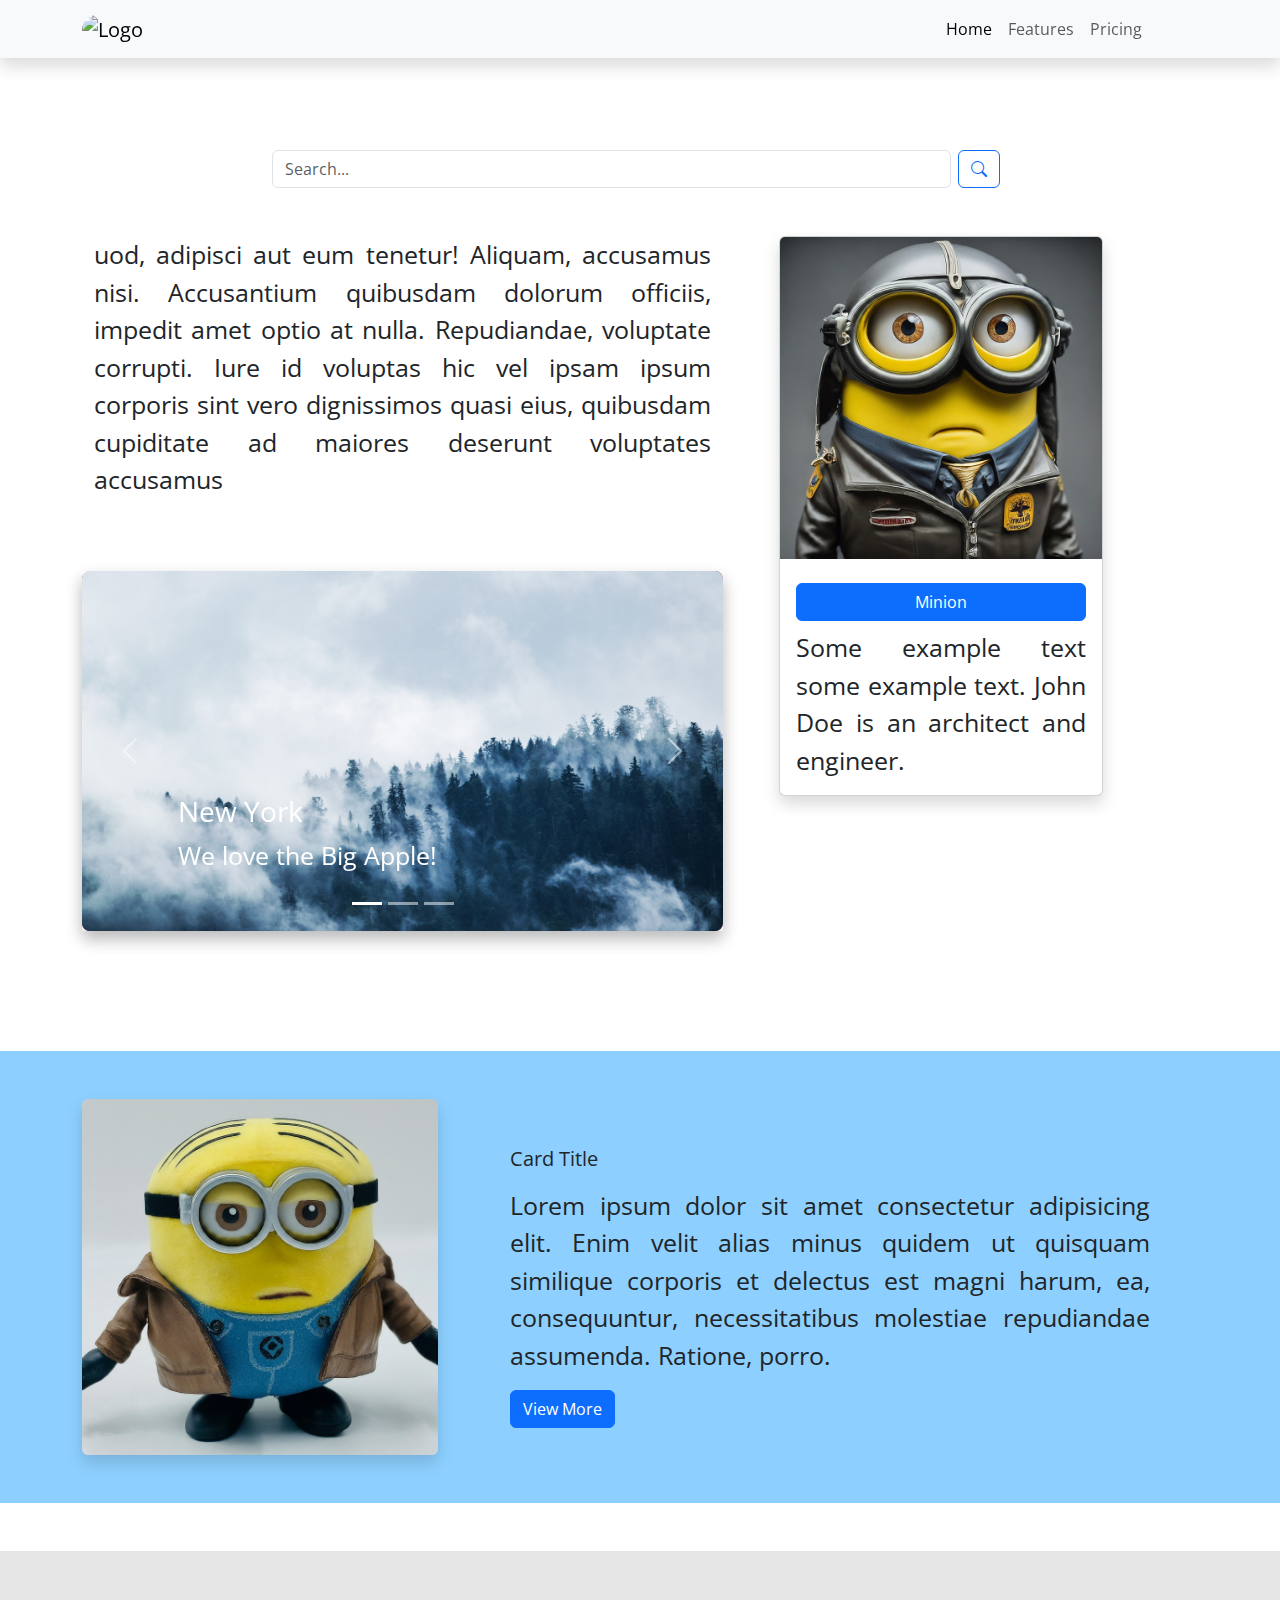
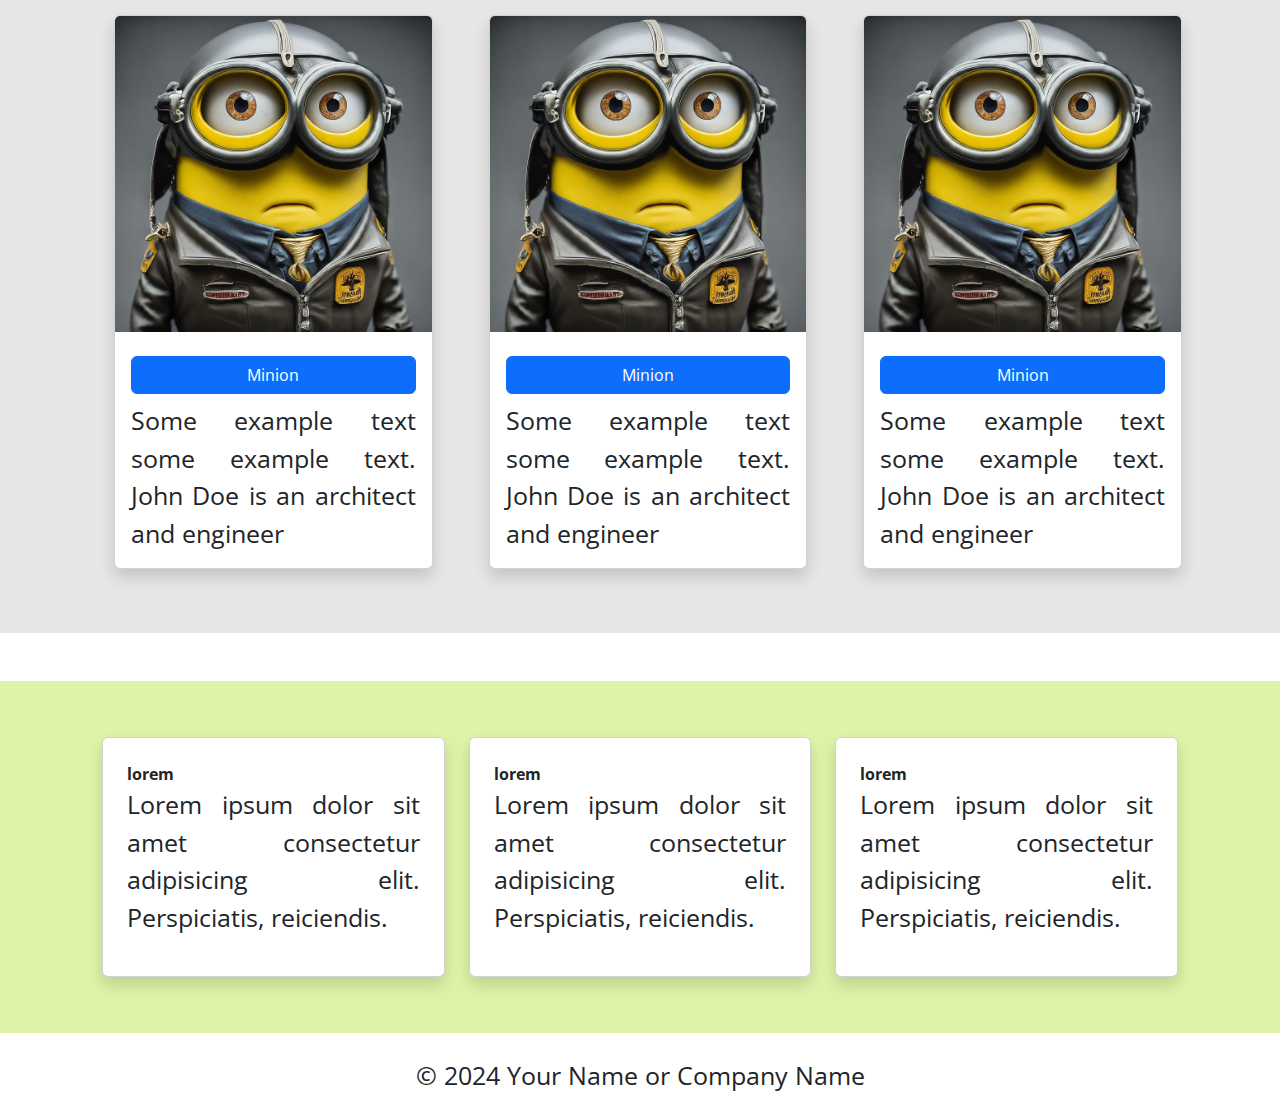
==== index.html @ 67eada62 "Update index.html" ====
<!DOCTYPE html>
<html lang="en">
<!-- data-bs-theme="dark" -->

<head>
    <meta charset="utf-8">
    <meta name="viewport" content="width=device-width, initial-scale=1, shrink-to-fit=no">
    <title>Online Shopping Site in Bangladesh | Buy at the best Price | Manohari</title>

    <!-- bootstrap cdn  -->
    <link href="https://cdn.jsdelivr.net/npm/bootstrap@5.3.3/dist/css/bootstrap.min.css" rel="stylesheet" integrity=""
        crossorigin="">

    <!-- google fonts  -->
    <link
        href="https://fonts.googleapis.com/css2?family=Open+Sans:ital,wdth,wght@0,97.2,300..800;1,97.2,300..800&display=swap"
        rel="stylesheet">

    <!-- font awesome  -->

    <!-- normal icon ************ -->
    <link rel="stylesheet" href="https://cdn.jsdelivr.net/npm/bootstrap-icons@1.11.3/font/bootstrap-icons.min.css">


    <!-- css  -->
    <link rel="stylesheet" href="style.css">




</head>

<body>

    <!-- nav  -->
    <header class="">
        <nav class="navbar navbar-expand-lg bg-body-tertiary  shadow  fixed-top">
            <div class="container">
                <a class="navbar-brand" href="#">
                    <img src="https://manohari.shop/images/logo_1.jpg" style="height: 50px;" alt="Logo"
                        class="rounded-4">
                </a>
                <button class="navbar-toggler" type="button" data-bs-toggle="collapse" data-bs-target="#navbarNav"
                    aria-controls="navbarNav" aria-expanded="false" aria-label="Toggle navigation">
                    <span class="navbar-toggler-icon"></span>
                </button>
                <div class="collapse navbar-collapse d-md-flex justify-content-end" id="navbarNav">
                    <ul class="navbar-nav me-5">
                        <li class="nav-item">
                            <a class="nav-link active" aria-current="page" href="#">Home</a>
                        </li>
                        <li class="nav-item">
                            <a class="nav-link" href="#">Features</a>
                        </li>
                        <li class="nav-item">
                            <a class="nav-link" href="#">Pricing</a>
                        </li>
                    </ul>
                </div>
            </div>
        </nav>
    </header>
    <!-- nav*  -->




    <div class="container" style="margin-top: 150px ;"></div>

    <!-- search bar  -->
    <section>
        <div class="container my-5">
            <div class="row justify-content-center">
                <div class="col-md-8">
                    <form action="">
                        <div class="input-group">
                            <input class="form-control rounded-2" placeholder="Search...">
                            <div class="input-group-append">
                                <span class="input-group-text mx-md-2 btn btn-outline-primary"><i
                                        class="bi bi-search y"></i></span>
                            </div>
                        </div>
                    </form>
                </div>
            </div>
        </div>
    </section>
    <!-- search bar*  -->

    <!-- main  -->
    <main>
        <!-- row 1 -->
        <div class="container my-4">
            <div class="row">
                <div class="col-md-7">
                    <!-- intro text -->
                    <div class="container-fluid">
                        <p class="text-justify">
                            uod, adipisci aut eum tenetur!
                            Aliquam, accusamus nisi. Accusantium quibusdam dolorum officiis, impedit amet optio at
                            nulla. Repudiandae, voluptate corrupti. Iure id voluptas hic vel ipsam ipsum corporis sint
                            vero dignissimos quasi eius, quibusdam cupiditate ad maiores deserunt voluptates accusamus
   
                        </p>
                    </div>
                    <!-- intro text* -->

                    <!-- carousel  -->
                    <div class="py-5 my-4">
                        <div id="demo" class="carousel slide shadow" data-bs-ride="carousel">
                            <!-- Indicators/dots -->
                            <div class="carousel-indicators">
                                <button type="button" data-bs-target="#demo" data-bs-slide-to="0"
                                    class="active"></button>
                                <button type="button" data-bs-target="#demo" data-bs-slide-to="1"></button>
                                <button type="button" data-bs-target="#demo" data-bs-slide-to="2"></button>
                            </div>

                            <!-- The slideshow/carousel -->
                            <div class="carousel-inner carousel-rounded rounded-3 shadow">
                                <div class="carousel-item active">
                                    <img src="assets/slider/pexels-irina-iriser-1379636.jpg" alt="Los Angeles">
                                    <div class="carousel-caption">
                                        <h3>Los Angeles</h3>
                                        <p>We had such a great time in LA!</p>
                                    </div>
                                </div>
                                <div class="carousel-item">
                                    <img src="assets/slider/pexels-irina-iriser-1408221.jpg" alt="Chicago">
                                    <div class="carousel-caption">
                                        <h3>Chicago</h3>
                                        <p>Thank you, Chicago!</p>
                                    </div>
                                </div>
                                <div class="carousel-item">
                                    <img src="assets/slider/pexels-lumn-167699.jpg" alt="New York">
                                    <div class="carousel-caption">
                                        <h3>New York</h3>
                                        <p>We love the Big Apple!</p>
                                    </div>
                                </div>
                            </div>

                            <!-- Left and right controls/icons -->
                            <button class="carousel-control-prev" type="button" data-bs-target="#demo"
                                data-bs-slide="prev">
                                <span class="carousel-control-prev-icon"></span>
                            </button>
                            <button class="carousel-control-next" type="button" data-bs-target="#demo"
                                data-bs-slide="next">
                                <span class="carousel-control-next-icon"></span>
                            </button>
                        </div>
                    </div>
                    <!-- carousel*  -->

                </div>
                <div class="col-md-4 ms-3 ">

                    <!-- single card  -->
                    <div class="d-sm-flex justify-content-md-end mx-3">
                        <div class="card shadow" style="width:400px">
                            <img class="card-img-top img-fluid" src="assets/pics/6.jpeg" alt="Card image" style="width:100%">
                            <div class="card-body">
                                <div class="d-grid py-2">
                                    <a href="product.html" type="button" class="btn btn-primary btn-block text-center font-weight-bold">Minion</a>
                                </div>
                                <p class="card-text text-justify">
                                    Some example text some example text. John Doe is an architect and engineer.
                                </p>
                            </div>
                        </div>
                    </div>
                    
                    
                    <!-- single card*  -->


                </div>
            </div>
        </div>
        <!-- row 1* -->

        <!-- row 2 -->
        <section style="background-color: rgb(141, 208, 255);" class="py-5 my-5">
            <div class="container">
                <div class="row">
                    <div class="col-md-4">
                        <img src="assets/pics/5.jpeg" class="card-img shadow rounded-2" style="border-radius: 10px;"
                            alt="Card image">
                    </div>
                    <div class="col-md-8">
                        <div class="card-body px-5 pt-5">
                            <h5 class="card-title mb-3">Card Title</h5>

                            <p class="">Lorem ipsum dolor sit amet consectetur adipisicing elit. Enim velit
                                alias minus quidem ut quisquam similique corporis et delectus est magni
                                harum, ea, consequuntur, necessitatibus molestiae repudiandae assumenda.
                                Ratione, porro.</p>

                            <a href="#" class="btn btn-primary">View More</a>
                        </div>
                    </div>
                </div>
            </div>
        </section>
        <!-- row 2* -->

        <!-- row 3 -->
        <section style="background-color: rgb(231, 230, 230);" class="py-5 my-5 ">
            <div class="container d-flex justify-content-center">
                <div class="row ms-1">
                    <div class="col-md-4 mx-auto mx-md-0">
                        <div class="d-sm-flex justify-content-md-end mx-3 ">
                            <div class="card shadow my-3" style="width:400px">
                                <img class="card-img-top img-fluid" src="assets/pics/6.jpeg" alt="Card image"
                                    style="width:100%">
                                <div class="card-body">
                                    <div class="d-grid py-2">
                                        <a href="product.html" type="button" class="btn btn-primary btn-block">Minion</a>
                                    </div>
                                    <p class="card-text d-flex justify-content-center">Some example text some example
                                        text. John Doe is an architect and
                                        engineer</p>
                                </div>
                            </div>
                        </div>
                    </div>
                    <div class="col-md-4 mx-auto mx-md-0">
                        <div class="d-sm-flex justify-content-md-end mx-3 ">
                            <div class="card shadow my-3" style="width:400px">
                                <img class="card-img-top img-fluid" src="assets/pics/6.jpeg" alt="Card image"
                                    style="width:100%">
                                <div class="card-body">
                                    <div class="d-grid py-2">
                                        <a href="product.html" type="button" class="btn btn-primary btn-block">Minion</a>
                                    </div>
                                    <p class="card-text d-flex justify-content-center">Some example text some example
                                        text. John Doe is an architect and
                                        engineer</p>
                                </div>
                            </div>
                        </div>
                    </div>
                    <div class="col-md-4 mx-auto mx-md-0">
                        <div class="d-sm-flex justify-content-md-end mx-3 ">
                            <div class="card shadow my-3" style="width:400px">
                                <img class="card-img-top img-fluid" src="assets/pics/6.jpeg" alt="Card image"
                                    style="width:100%">
                                <div class="card-body">
                                    <div class="d-grid py-2">
                                        <a href="product.html" type="button" class="btn btn-primary btn-block">Minion</a>
                                    </div>
                                    <p class="card-text d-flex justify-content-center">Some example text some example
                                        text. John Doe is an architect and
                                        engineer</p>
                                </div>
                            </div>
                        </div>
                    </div>
                </div>
            </div>
        </section>
        <!-- row 3* -->


    </main>
    <!-- main*  -->

    <!-- footer  -->
    <footer class="">
        <section style="background-color: rgb(223, 243, 168);" class="py-3">
            <div class="container">
                <div class="row my-3 mx-2">
                    <div class="col-md-4 my-sm-2">
                        <div class="card p-4 shadow rounded-2 my-3">
                            <strong class="> bold">lorem</strong>
                            <p>Lorem ipsum dolor sit amet consectetur adipisicing elit. Perspiciatis, reiciendis.</p>
                        </div>
                    </div>
                    <div class="col-md-4 my-sm-2">
                        <div class="card p-4 shadow rounded-2 my-3">
                            <strong class="> bold">lorem</strong>
                            <p>Lorem ipsum dolor sit amet consectetur adipisicing elit. Perspiciatis, reiciendis.</p>
                        </div>
                    </div>
                    <div class="col-md-4 my-sm-2">
                        <div class="card p-4 shadow rounded-2 my-3">
                            <strong class="> bold">lorem</strong>
                            <p>Lorem ipsum dolor sit amet consectetur adipisicing elit. Perspiciatis, reiciendis.</p>
                        </div>
                    </div>
                </div>
            </div>
        </section>
        <p class=" pt-4 text-center">© 2024 Your Name or Company Name</p>
    </footer>
    <!-- footer*  -->

    <!-- scripts  -->
    <script src="https://cdn.jsdelivr.net/npm/@popperjs/core@2.10.2/dist/umd/popper.min.js"></script>
    <script src="https://cdn.jsdelivr.net/npm/bootstrap@5.3.3/dist/js/bootstrap.bundle.min.js" integrity=""
        crossorigin=""></script>
    <script src="https://stackpath.bootstrapcdn.com/bootstrap/5.1.3/js/bootstrap.min.js"></script>
    <!-- scripts*  -->


</body>

</html>
---- style.css ----
/* https://getbootstrap.com/docs/5.3/components/collapse/#example
<input type="color" class="form-control form-control-color" value="#CCCCCC">
data-bs-theme="dark" */


/* custom-color 
for nav and footer color */

body {
  font-family: 'Open Sans', sans-serif;
  /* Fallback font for non-supporting browsers */
}

p {
  font-size: 25px;
  font-weight: 350;
}

h1,
h2,
h3,
h4,
h5,
h6,
p {
  font-weight: 400;
  text-align:justify ;
}

.round{
  border-radius: 50%;
}

/* font size  */

.bold{
  font-weight: bolder;
}

/* colors  */

.custom-color {
  background-color: #e4ff5c; /* Change this to your desired color */
}
/* ratio 1.26 */
.card-instax {
  width: 100%;
  max-width: 500px;
  /* Default card width for desktop */
  height: 630px;
  margin-bottom: auto;
}

/* ratio 1.15 */
.card-instax img {
  width: 100%;
  max-width: 450px;
  /* Default card width for desktop */
  height: 530px;
  margin: 0 auto;
  padding-top: 30px;
  padding-bottom: 30px;
}
/* carousel customization */
.carousel-item img {
  width: 100%;
  height: 100%;
  object-fit: cover;
}

.carousel-item {
  transition: transform 2000ms ease-in-out;
}

.carousel-inner {
  width: 100%;
  height: 360px;
  overflow: hidden;
}

.carousel-item {
  width: 100%;
  height: 100%;
  display: flex;
  align-items: center;
  justify-content: center;
}

/* custom card settings  */

.card-custom {
  width: 100%;
  max-width: 360px;
  /* Default card width for desktop */
  height: 390px;
  margin: 10px auto;
}

.card-custom img {
  width: 100%;
  height: auto;
}



/* media query  */

/* ---------------------------------- */
@media (max-width: 768px) {

  /* Media query for phone view */
  .card-custom {
    max-width: 520px;
    /* Increased card width for mobile */
    height: 360px;
    /* Increased card height for mobile */
  }

/* ratio 1.375 */
.card-instax {
  width: 100%;
  max-width: 500px;
  height: 550px;
  margin-bottom: auto;
}

/* ratio 1.125 */
.card-instax img {
  width: 350px;
  max-width: 450px;
  height: 400px;
  margin: 0 auto;
  padding-top: 20px;
  padding-bottom: 0px;
}

}
/* ------------------------------------- */
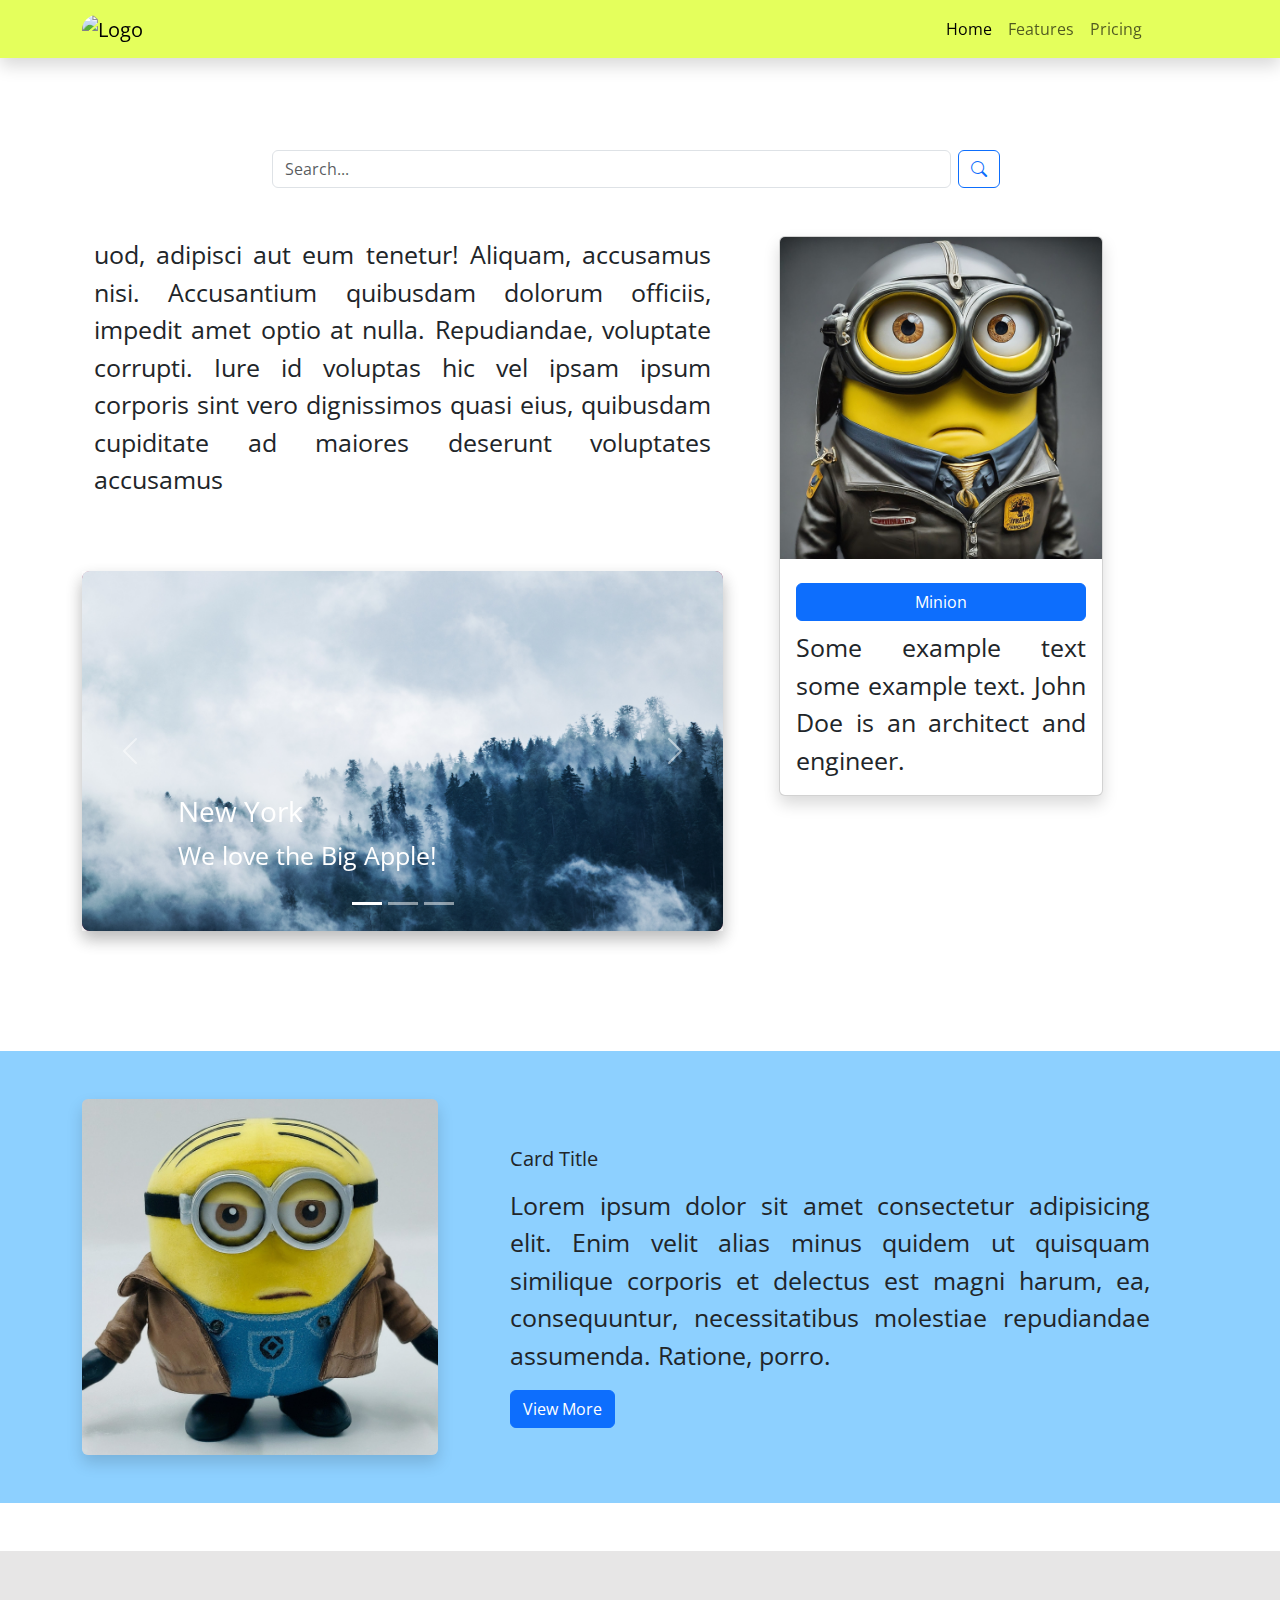
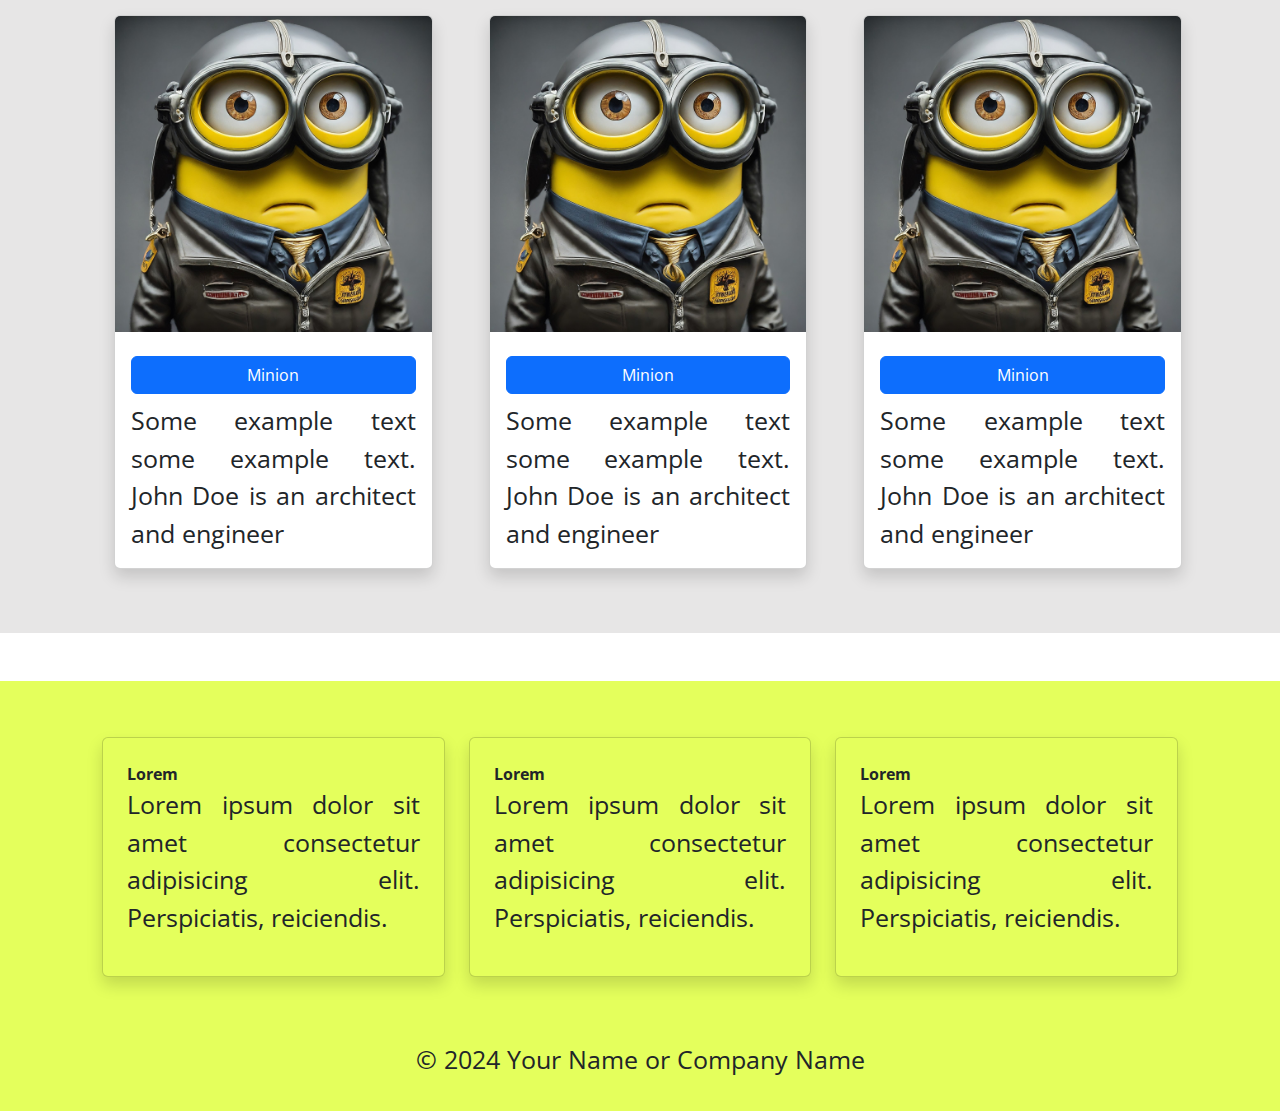
==== commit 80737a72: "Update index.html" ====
--- a/index.html
+++ b/index.html
@@ -33,27 +33,27 @@
 <body>
 
     <!-- nav  -->
-    <header class="">
-        <nav class="navbar navbar-expand-lg bg-body-tertiary  shadow  fixed-top">
+    <header>
+        <nav class="navbar navbar-expand-lg custom-color shadow fixed-top">
             <div class="container">
                 <a class="navbar-brand" href="#">
-                    <img src="https://manohari.shop/images/logo_1.jpg" style="height: 50px;" alt="Logo"
-                        class="rounded-4">
+                    <img src="https://manohari.shop/images/logo_1.jpg" style="height: 50px;" alt="Logo" class="rounded-4">
+                     <!-- <h1 class="ps-5">LoGo</h1> -->
                 </a>
                 <button class="navbar-toggler" type="button" data-bs-toggle="collapse" data-bs-target="#navbarNav"
                     aria-controls="navbarNav" aria-expanded="false" aria-label="Toggle navigation">
                     <span class="navbar-toggler-icon"></span>
                 </button>
                 <div class="collapse navbar-collapse d-md-flex justify-content-end" id="navbarNav">
-                    <ul class="navbar-nav me-5">
+                    <ul class="navbar-nav me-5 custom-text-color">
                         <li class="nav-item">
-                            <a class="nav-link active" aria-current="page" href="#">Home</a>
+                            <a class="nav-link active custom-text-color" aria-current="page" href="#">Home</a>
                         </li>
                         <li class="nav-item">
-                            <a class="nav-link" href="#">Features</a>
+                            <a class="nav-link custom-text-color" href="#">Features</a>
                         </li>
                         <li class="nav-item">
-                            <a class="nav-link" href="#">Pricing</a>
+                            <a class="nav-link custom-text-color" href="#">Pricing</a>
                         </li>
                     </ul>
                 </div>
@@ -267,35 +267,37 @@
     </main>
     <!-- main*  -->
 
-    <!-- footer  -->
-    <footer class="">
-        <section style="background-color: rgb(223, 243, 168);" class="py-3">
+      <!-- footer  -->
+    <footer>
+        <section class="py-3 custom-color">
             <div class="container">
                 <div class="row my-3 mx-2">
                     <div class="col-md-4 my-sm-2">
-                        <div class="card p-4 shadow rounded-2 my-3">
-                            <strong class="> bold">lorem</strong>
-                            <p>Lorem ipsum dolor sit amet consectetur adipisicing elit. Perspiciatis, reiciendis.</p>
+                        <div class="card p-4 shadow rounded-2 my-3 custom-color custom-text-color">
+                            <strong class="bold custom-text-color">Lorem</strong>
+                            <p class="custom-text-color">Lorem ipsum dolor sit amet consectetur adipisicing elit. Perspiciatis, reiciendis.</p>
                         </div>
                     </div>
                     <div class="col-md-4 my-sm-2">
-                        <div class="card p-4 shadow rounded-2 my-3">
-                            <strong class="> bold">lorem</strong>
-                            <p>Lorem ipsum dolor sit amet consectetur adipisicing elit. Perspiciatis, reiciendis.</p>
+                        <div class="card p-4 shadow rounded-2 my-3 custom-color custom-text-color">
+                            <strong class="bold custom-text-color">Lorem</strong>
+                            <p class="custom-text-color">Lorem ipsum dolor sit amet consectetur adipisicing elit. Perspiciatis, reiciendis.</p>
                         </div>
                     </div>
                     <div class="col-md-4 my-sm-2">
-                        <div class="card p-4 shadow rounded-2 my-3">
-                            <strong class="> bold">lorem</strong>
-                            <p>Lorem ipsum dolor sit amet consectetur adipisicing elit. Perspiciatis, reiciendis.</p>
-                        </div>
-                    </div>
-                </div>
-            </div>
+                        <div class="card p-4 shadow rounded-2 my-3 custom-color custom-text-color">
+                            <strong class="bold custom-text-color">Lorem</strong>
+                            <p class="custom-text-color">Lorem ipsum dolor sit amet consectetur adipisicing elit. Perspiciatis, reiciendis.</p>
+                        </div>
+                    </div>
+                </div>
+            </div>
+            <p class="pt-4 text-center custom-text-color">© 2024 Your Name or Company Name</p>
+
         </section>
-        <p class=" pt-4 text-center">© 2024 Your Name or Company Name</p>
     </footer>
     <!-- footer*  -->
+
 
     <!-- scripts  -->
     <script src="https://cdn.jsdelivr.net/npm/@popperjs/core@2.10.2/dist/umd/popper.min.js"></script>
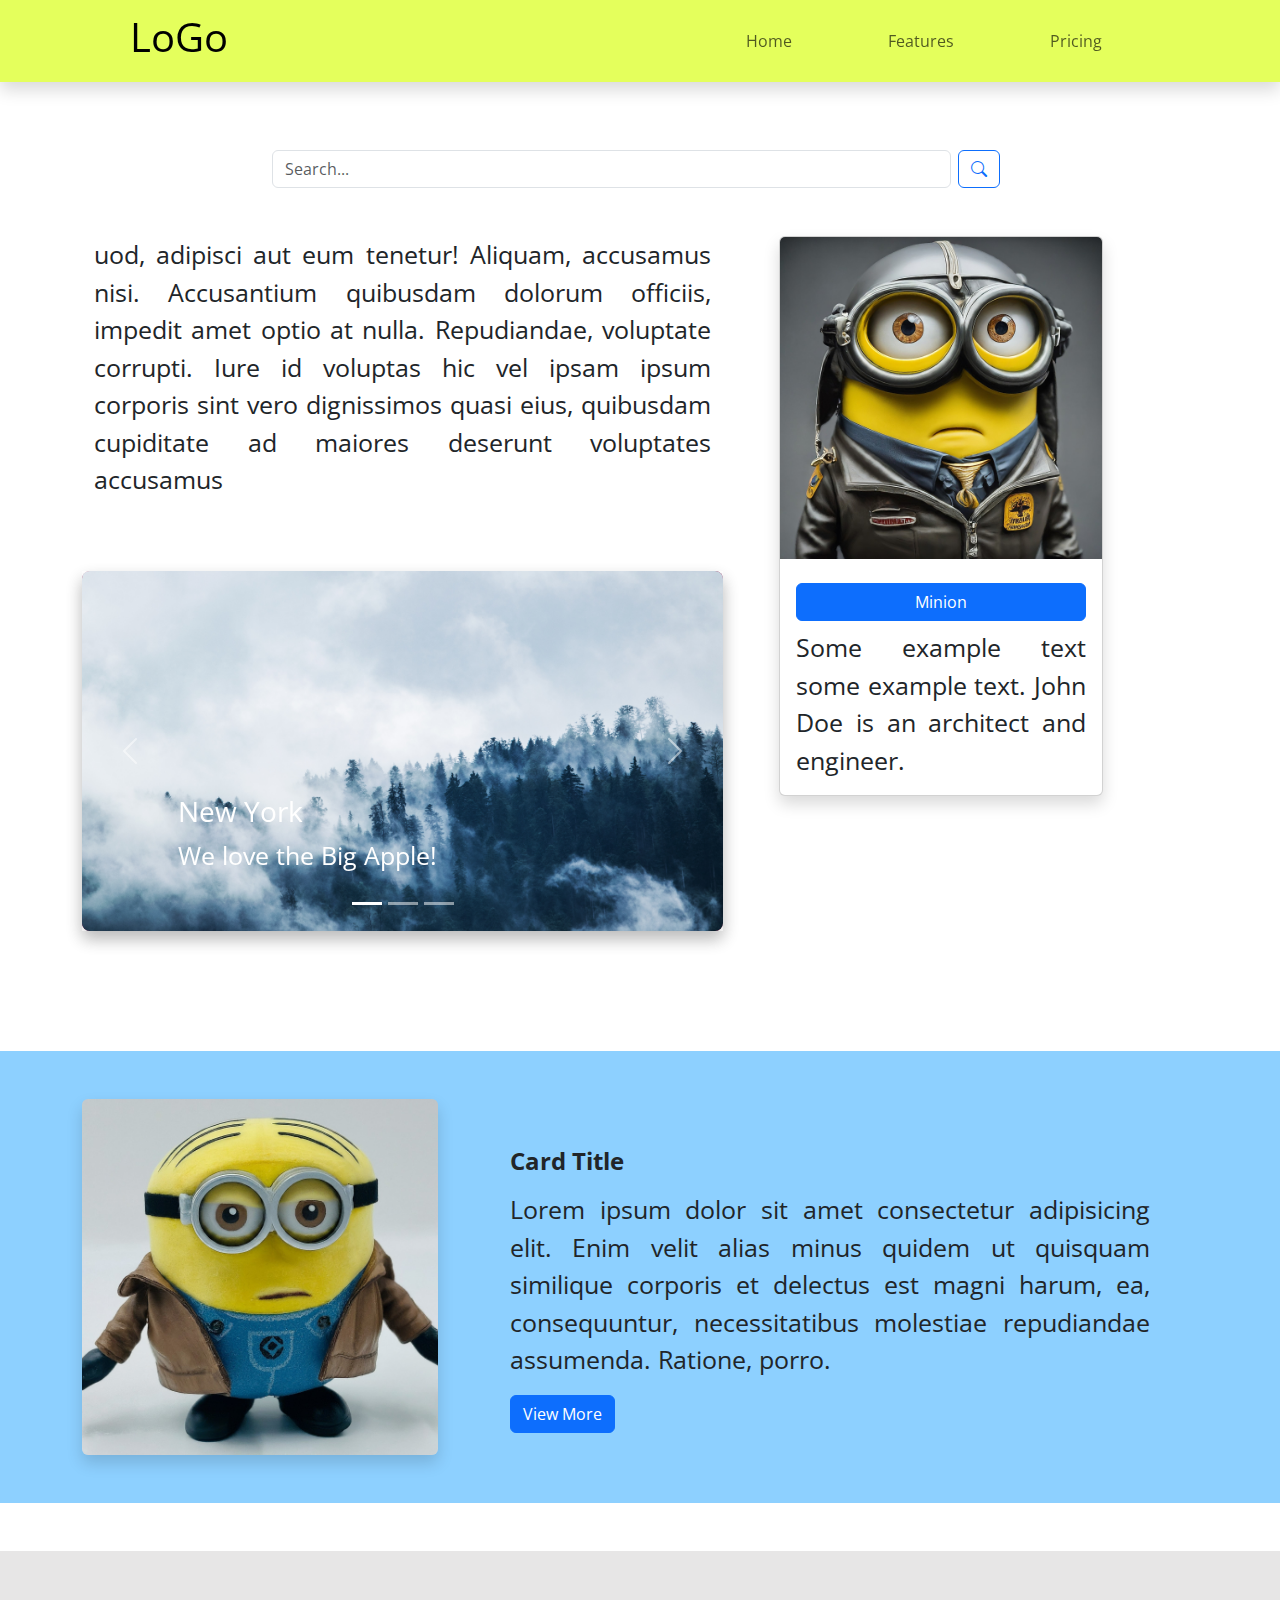
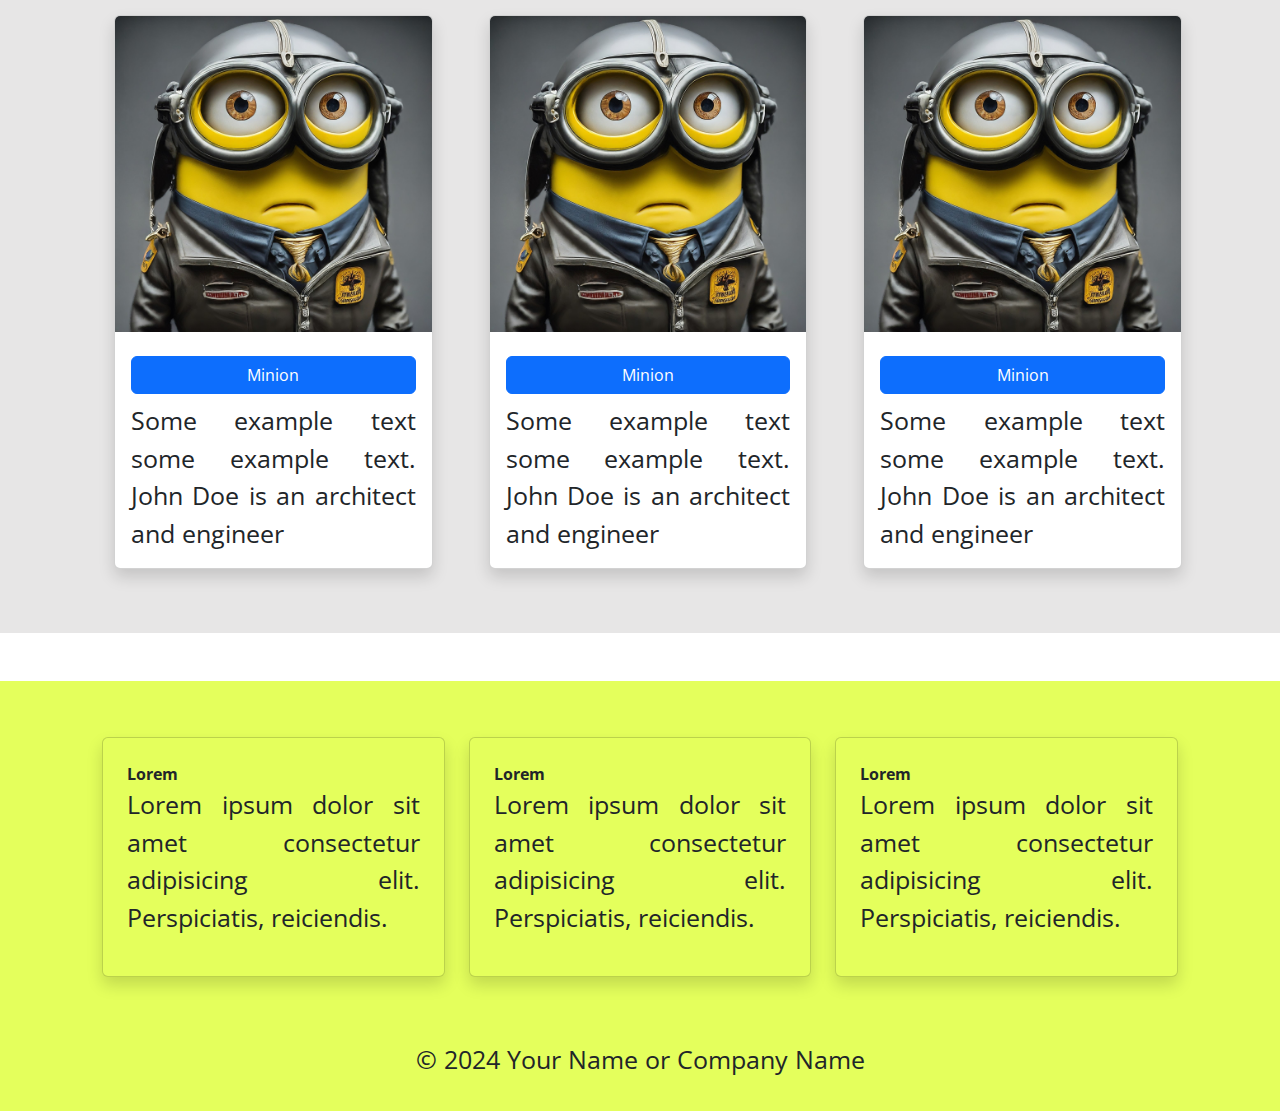
==== commit 917acd3a: "Update index.html" ====
--- a/index.html
+++ b/index.html
@@ -5,7 +5,7 @@
 <head>
     <meta charset="utf-8">
     <meta name="viewport" content="width=device-width, initial-scale=1, shrink-to-fit=no">
-    <title>Online Shopping Site in Bangladesh | Buy at the best Price | Manohari</title>
+    <title>E-commerce Website</title>
 
     <!-- bootstrap cdn  -->
     <link href="https://cdn.jsdelivr.net/npm/bootstrap@5.3.3/dist/css/bootstrap.min.css" rel="stylesheet" integrity=""
@@ -37,8 +37,7 @@
         <nav class="navbar navbar-expand-lg custom-color shadow fixed-top">
             <div class="container">
                 <a class="navbar-brand" href="#">
-                    <img src="https://manohari.shop/images/logo_1.jpg" style="height: 50px;" alt="Logo" class="rounded-4">
-                     <!-- <h1 class="ps-5">LoGo</h1> -->
+                     <h1 class="ps-5">LoGo</h1> 
                 </a>
                 <button class="navbar-toggler" type="button" data-bs-toggle="collapse" data-bs-target="#navbarNav"
                     aria-controls="navbarNav" aria-expanded="false" aria-label="Toggle navigation">
@@ -47,13 +46,13 @@
                 <div class="collapse navbar-collapse d-md-flex justify-content-end" id="navbarNav">
                     <ul class="navbar-nav me-5 custom-text-color">
                         <li class="nav-item">
-                            <a class="nav-link active custom-text-color" aria-current="page" href="#">Home</a>
+                            <a class="nav-link px-5" href="#">Home</a>
                         </li>
                         <li class="nav-item">
-                            <a class="nav-link custom-text-color" href="#">Features</a>
+                            <a class="nav-link px-5" href="#">Features</a>
                         </li>
                         <li class="nav-item">
-                            <a class="nav-link custom-text-color" href="#">Pricing</a>
+                            <a class="nav-link px-5" href="#">Pricing</a>
                         </li>
                     </ul>
                 </div>
@@ -191,7 +190,7 @@
                     </div>
                     <div class="col-md-8">
                         <div class="card-body px-5 pt-5">
-                            <h5 class="card-title mb-3">Card Title</h5>
+                            <h4 class="card-title bold mb-3">Card Title</h4>
 
                             <p class="">Lorem ipsum dolor sit amet consectetur adipisicing elit. Enim velit
                                 alias minus quidem ut quisquam similique corporis et delectus est magni
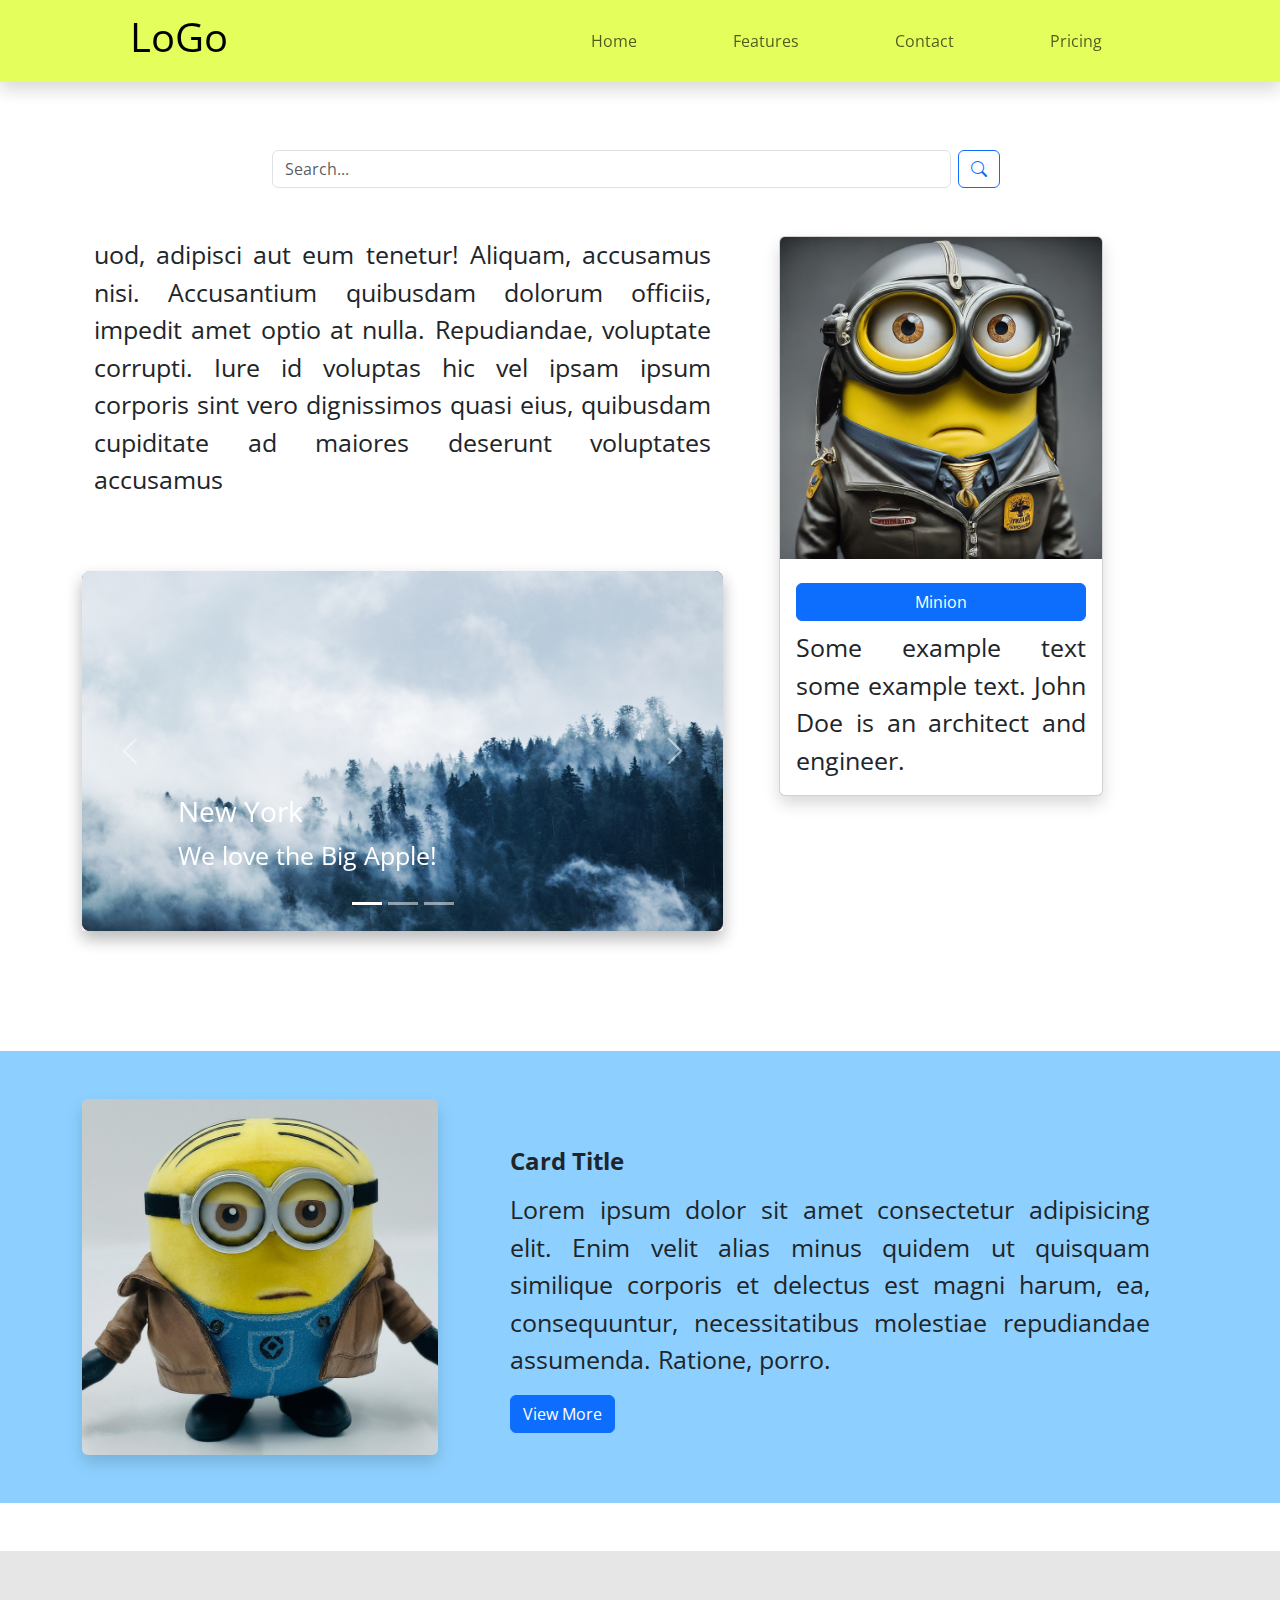
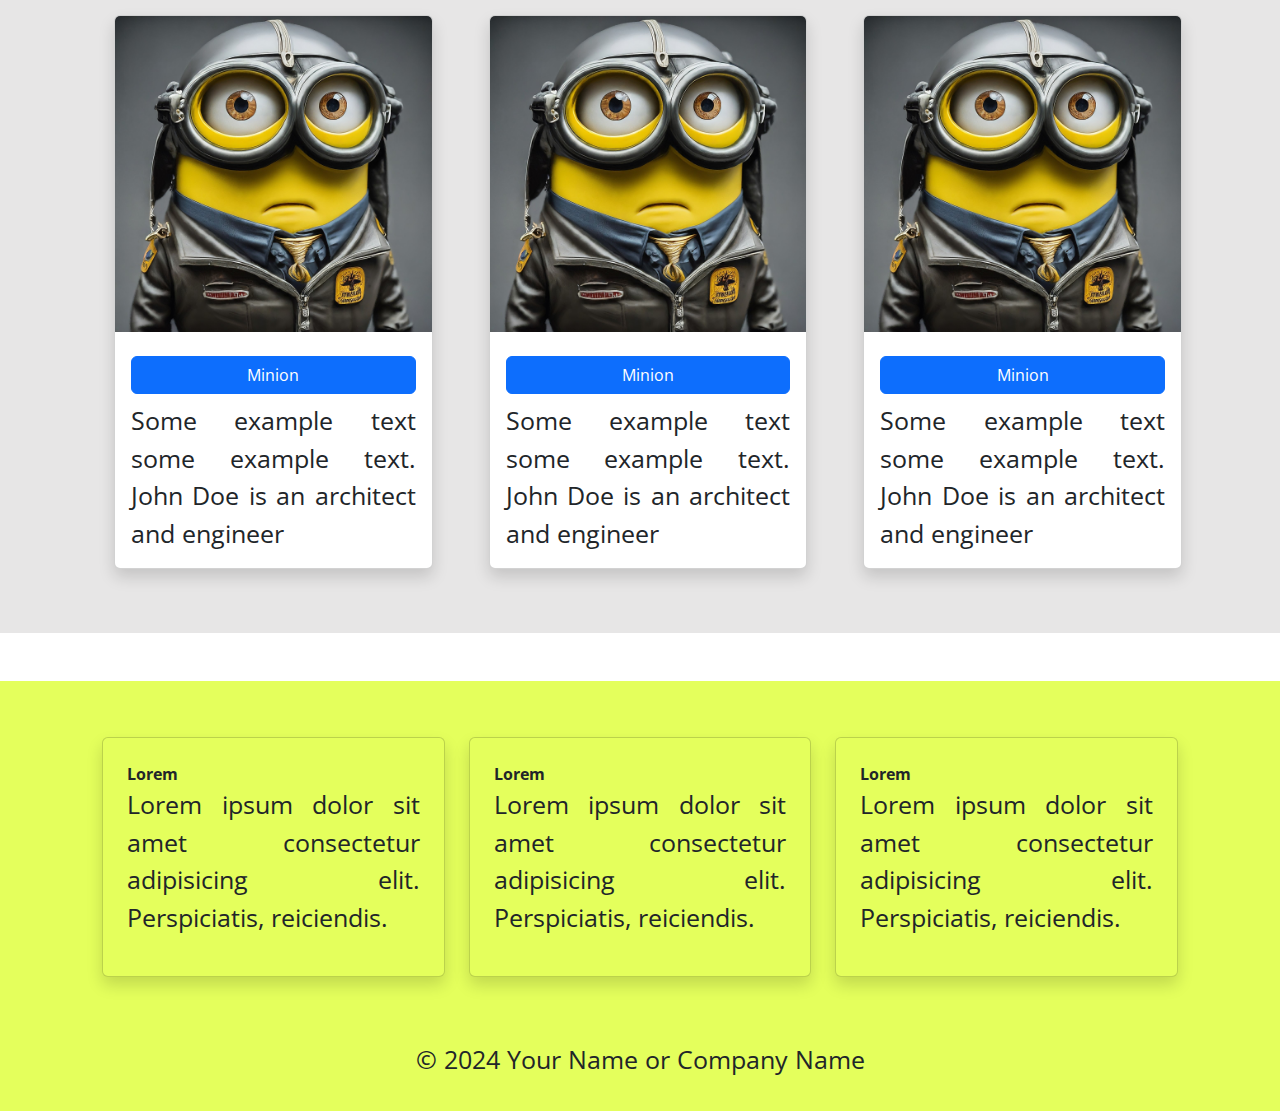
==== commit 356fef9a: "Update index.html" ====
--- a/index.html
+++ b/index.html
@@ -46,11 +46,14 @@
                 <div class="collapse navbar-collapse d-md-flex justify-content-end" id="navbarNav">
                     <ul class="navbar-nav me-5 custom-text-color">
                         <li class="nav-item">
-                            <a class="nav-link px-5" href="#">Home</a>
+                            <a class="nav-link px-5" href="index.html">Home</a>
                         </li>
                         <li class="nav-item">
                             <a class="nav-link px-5" href="#">Features</a>
                         </li>
+                        <li class="nav-item">
+                            <a class="nav-link px-5" href="#">Contact</a>
+                        </li>                        
                         <li class="nav-item">
                             <a class="nav-link px-5" href="#">Pricing</a>
                         </li>
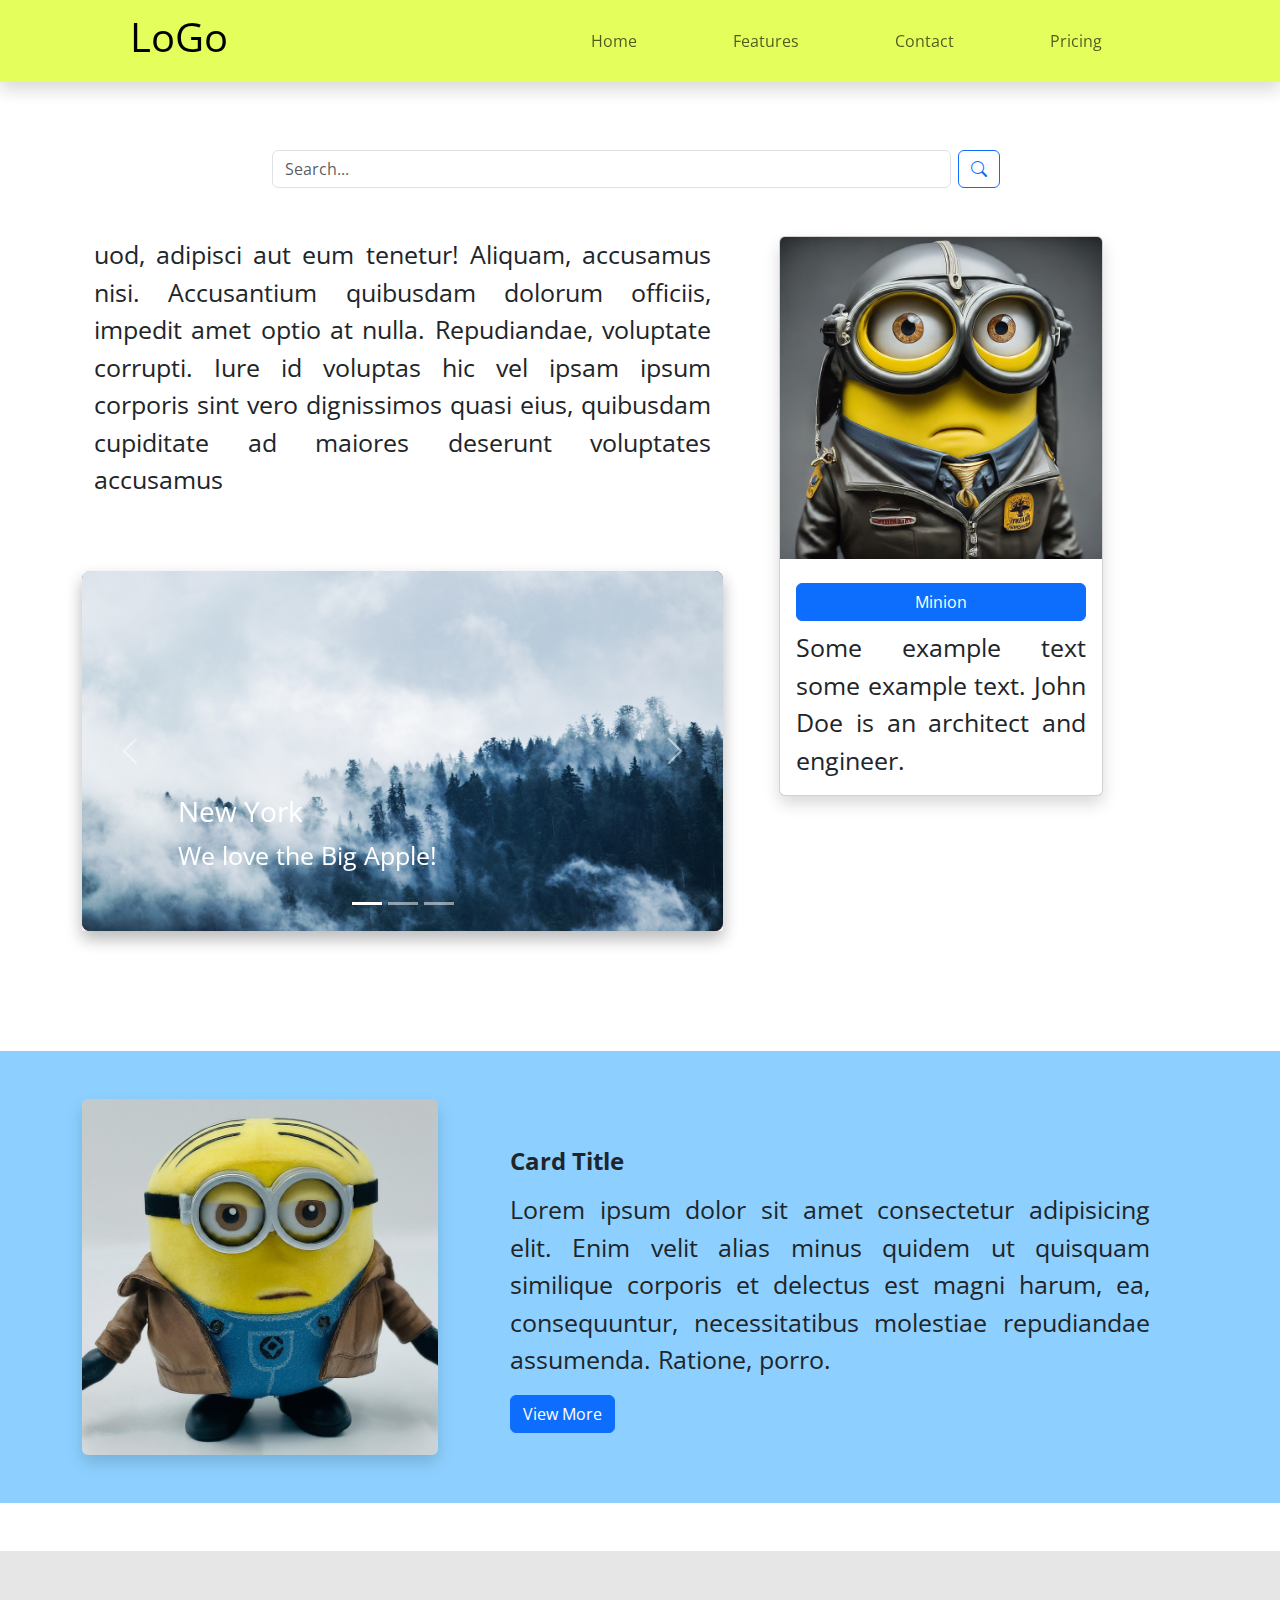
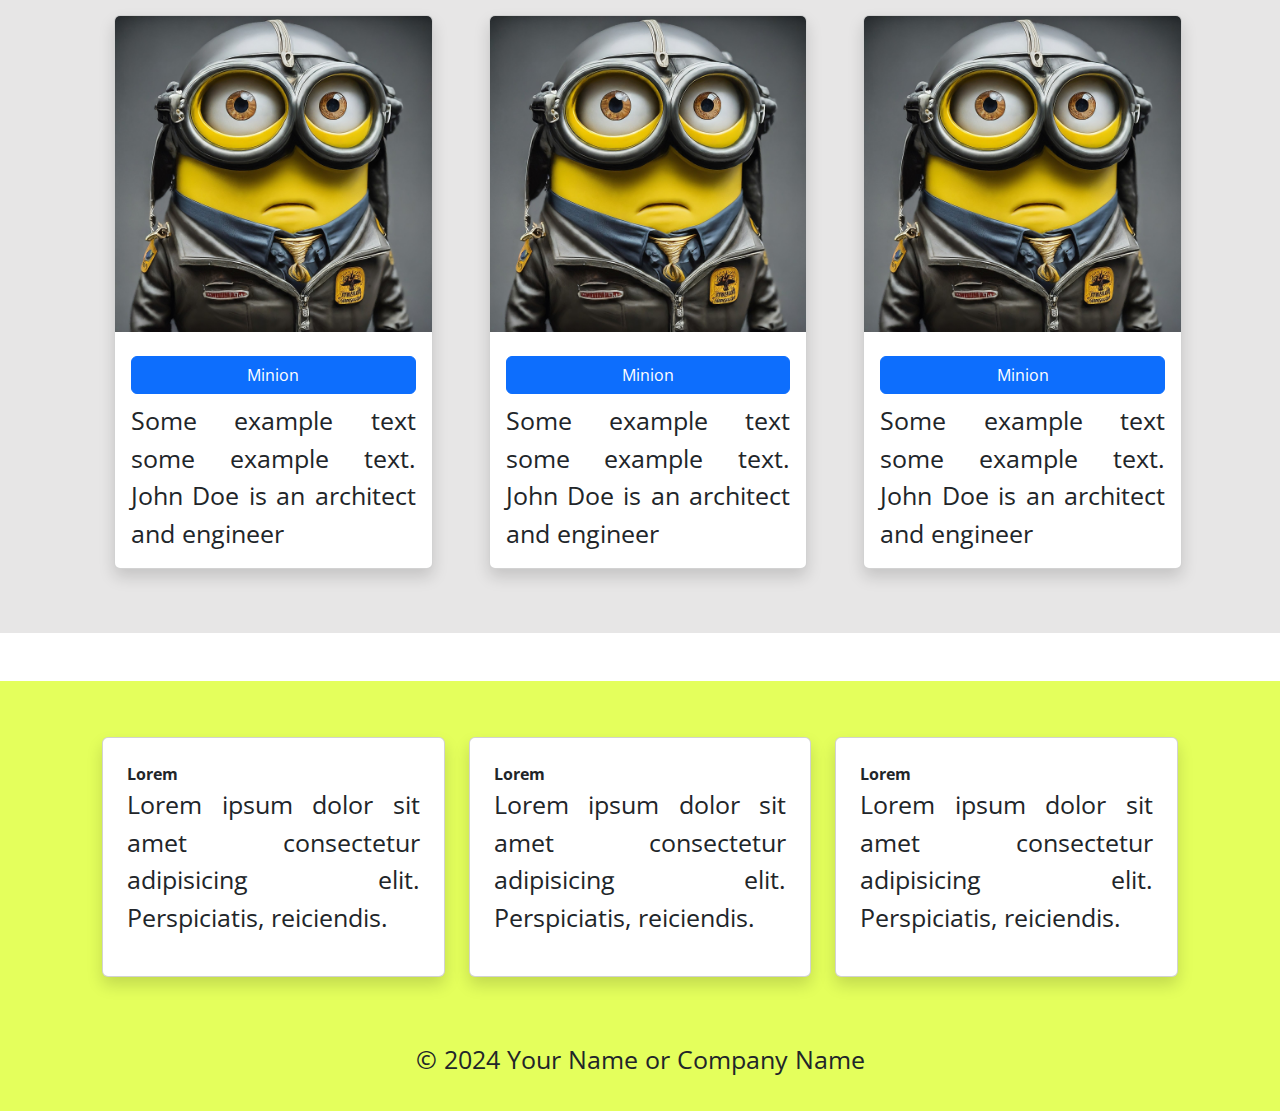
==== commit f99311e0: "Update index.html" ====
--- a/index.html
+++ b/index.html
@@ -269,27 +269,30 @@
     </main>
     <!-- main*  -->
 
-      <!-- footer  -->
+        <!-- footer  -->
     <footer>
         <section class="py-3 custom-color">
             <div class="container">
                 <div class="row my-3 mx-2">
                     <div class="col-md-4 my-sm-2">
-                        <div class="card p-4 shadow rounded-2 my-3 custom-color custom-text-color">
+                        <div class="card p-4 shadow rounded-2 my-3 ">
                             <strong class="bold custom-text-color">Lorem</strong>
-                            <p class="custom-text-color">Lorem ipsum dolor sit amet consectetur adipisicing elit. Perspiciatis, reiciendis.</p>
+                            <p class="custom-text-color">Lorem ipsum dolor sit amet consectetur adipisicing elit.
+                                Perspiciatis, reiciendis.</p>
                         </div>
                     </div>
                     <div class="col-md-4 my-sm-2">
-                        <div class="card p-4 shadow rounded-2 my-3 custom-color custom-text-color">
+                        <div class="card p-4 shadow rounded-2 my-3">
                             <strong class="bold custom-text-color">Lorem</strong>
-                            <p class="custom-text-color">Lorem ipsum dolor sit amet consectetur adipisicing elit. Perspiciatis, reiciendis.</p>
+                            <p class="custom-text-color">Lorem ipsum dolor sit amet consectetur adipisicing elit.
+                                Perspiciatis, reiciendis.</p>
                         </div>
                     </div>
                     <div class="col-md-4 my-sm-2">
-                        <div class="card p-4 shadow rounded-2 my-3 custom-color custom-text-color">
+                        <div class="card p-4 shadow rounded-2 my-3 ">
                             <strong class="bold custom-text-color">Lorem</strong>
-                            <p class="custom-text-color">Lorem ipsum dolor sit amet consectetur adipisicing elit. Perspiciatis, reiciendis.</p>
+                            <p class="custom-text-color">Lorem ipsum dolor sit amet consectetur adipisicing elit.
+                                Perspiciatis, reiciendis.</p>
                         </div>
                     </div>
                 </div>
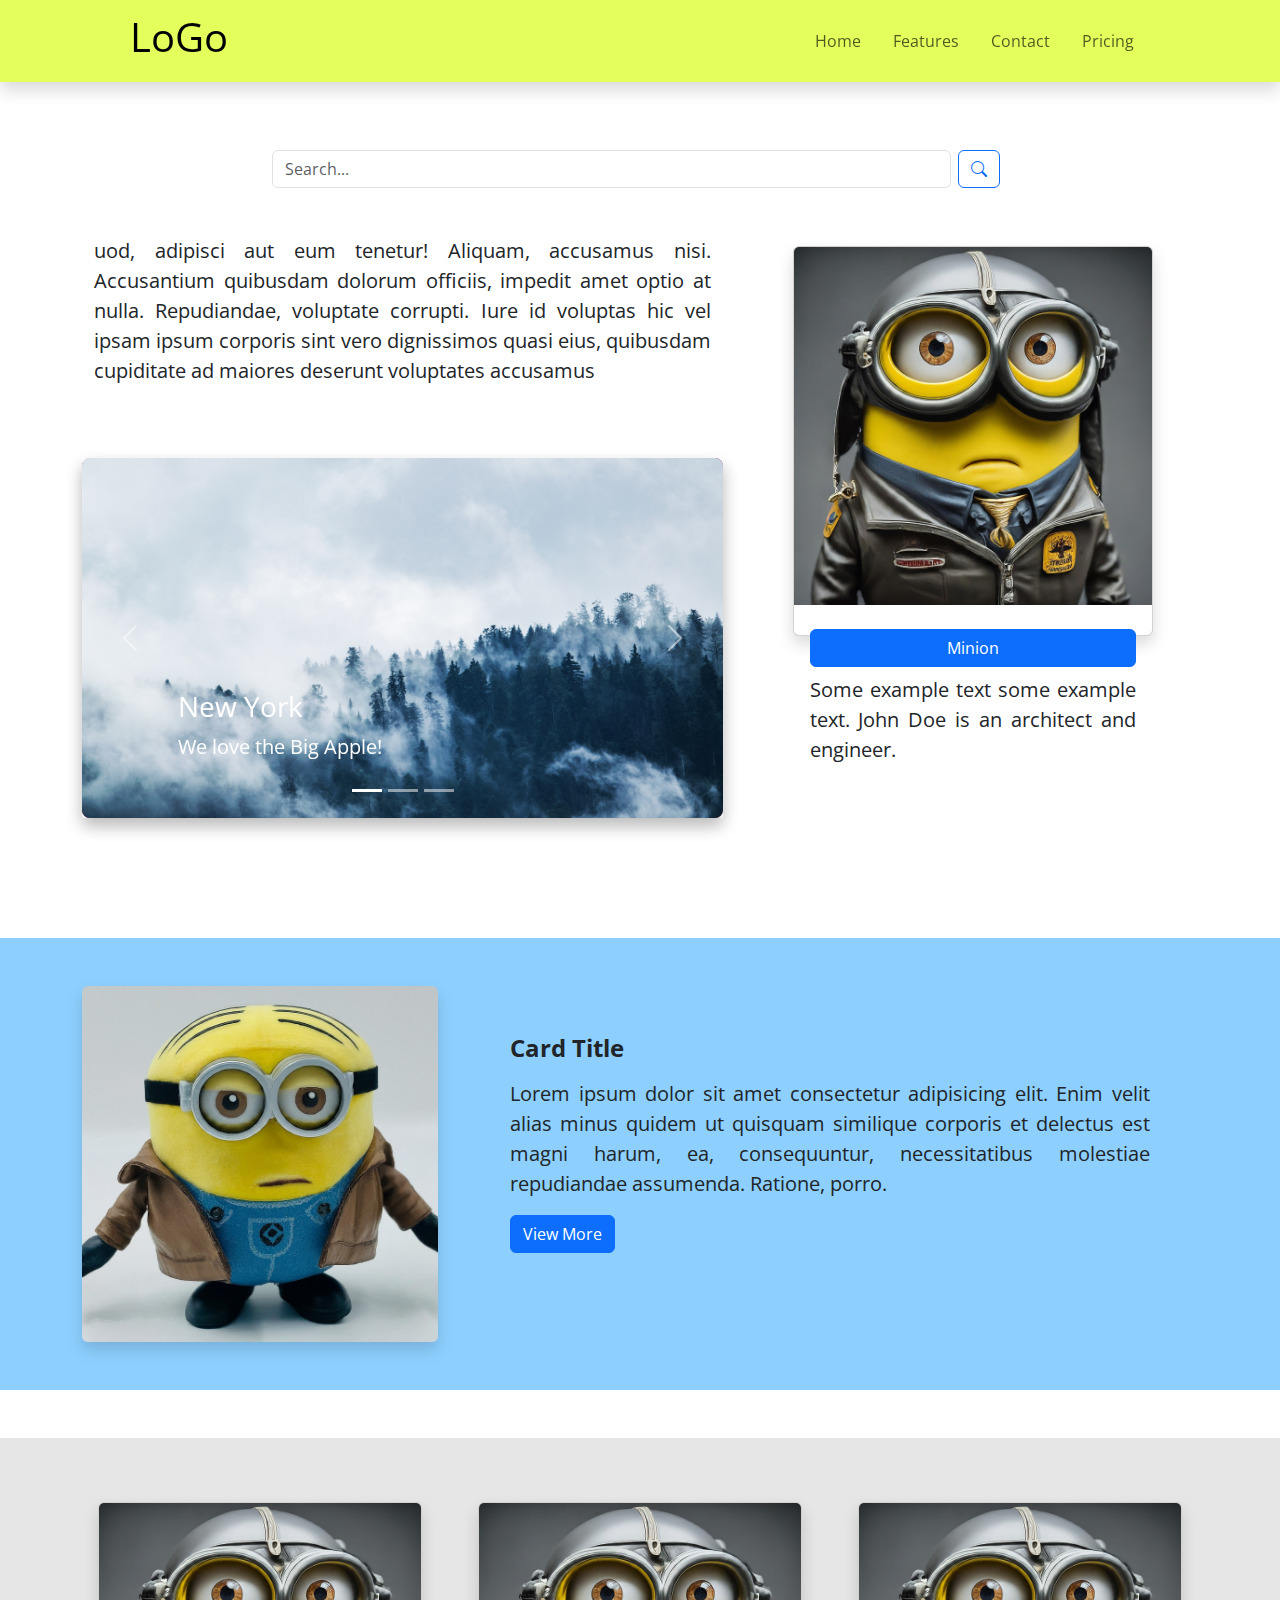
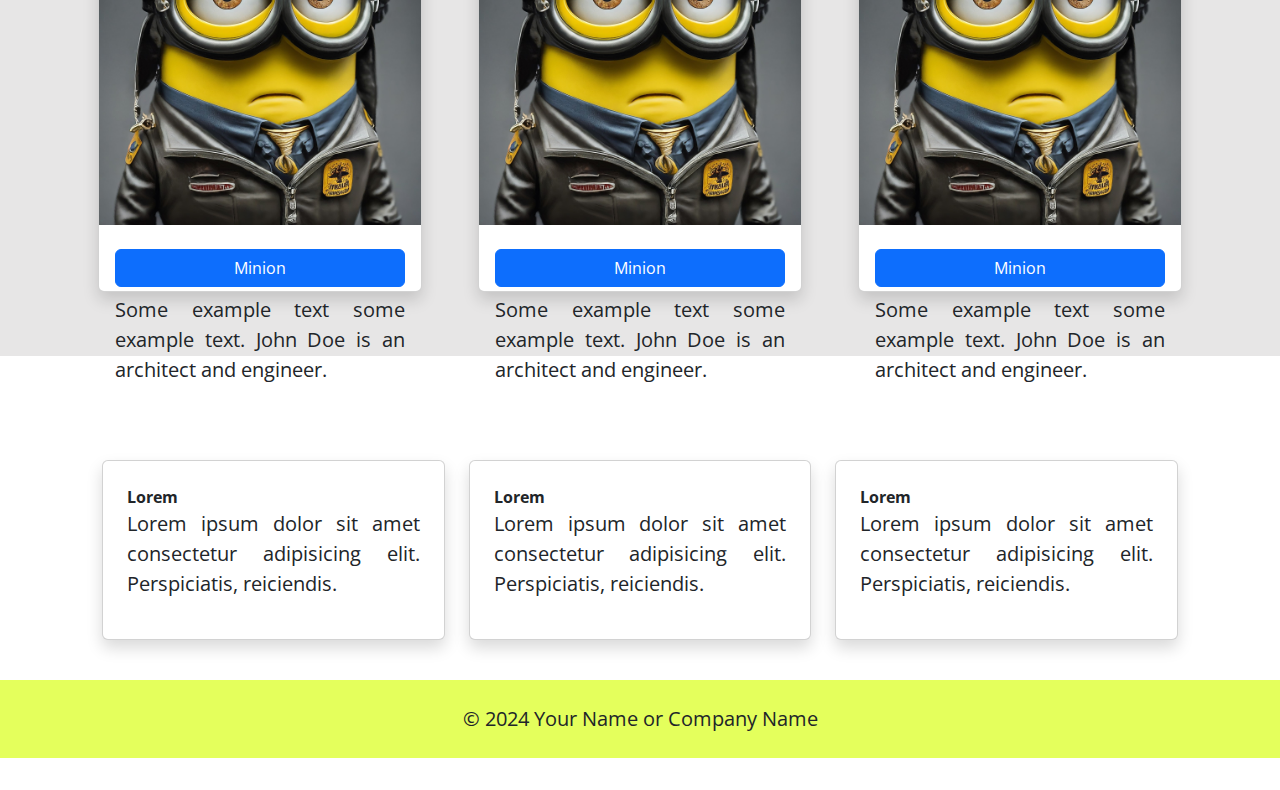
==== commit 3530f21e: "Update index.html" ====
--- a/index.html
+++ b/index.html
@@ -7,69 +7,54 @@
     <meta name="viewport" content="width=device-width, initial-scale=1, shrink-to-fit=no">
     <title>E-commerce Website</title>
 
-    <!-- bootstrap cdn  -->
-    <link href="https://cdn.jsdelivr.net/npm/bootstrap@5.3.3/dist/css/bootstrap.min.css" rel="stylesheet" integrity=""
-        crossorigin="">
-
-    <!-- google fonts  -->
-    <link
-        href="https://fonts.googleapis.com/css2?family=Open+Sans:ital,wdth,wght@0,97.2,300..800;1,97.2,300..800&display=swap"
-        rel="stylesheet">
-
-    <!-- font awesome  -->
-
-    <!-- normal icon ************ -->
+    <!-- Bootstrap CDN -->
+    <link href="https://cdn.jsdelivr.net/npm/bootstrap@5.3.3/dist/css/bootstrap.min.css" rel="stylesheet" integrity="" crossorigin="">
+
+    <!-- Google Fonts -->
+    <link href="https://fonts.googleapis.com/css2?family=Open+Sans:ital,wdth,wght@0,97.2,300..800;1,97.2,300..800&display=swap" rel="stylesheet">
+
+    <!-- Font Awesome -->
     <link rel="stylesheet" href="https://cdn.jsdelivr.net/npm/bootstrap-icons@1.11.3/font/bootstrap-icons.min.css">
 
-
-    <!-- css  -->
+    <!-- Custom CSS -->
     <link rel="stylesheet" href="style.css">
-
-
-
-
 </head>
 
 <body>
-
-    <!-- nav  -->
+    <!-- Navbar -->
     <header>
         <nav class="navbar navbar-expand-lg custom-color shadow fixed-top">
             <div class="container">
                 <a class="navbar-brand" href="#">
-                     <h1 class="ps-5">LoGo</h1> 
+                    <h1 class="ps-5">LoGo</h1>
                 </a>
-                <button class="navbar-toggler" type="button" data-bs-toggle="collapse" data-bs-target="#navbarNav"
-                    aria-controls="navbarNav" aria-expanded="false" aria-label="Toggle navigation">
+                <button class="navbar-toggler" type="button" data-bs-toggle="collapse" data-bs-target="#navbarNav" aria-controls="navbarNav" aria-expanded="false" aria-label="Toggle navigation">
                     <span class="navbar-toggler-icon"></span>
                 </button>
                 <div class="collapse navbar-collapse d-md-flex justify-content-end" id="navbarNav">
                     <ul class="navbar-nav me-5 custom-text-color">
                         <li class="nav-item">
-                            <a class="nav-link px-5" href="index.html">Home</a>
-                        </li>
-                        <li class="nav-item">
-                            <a class="nav-link px-5" href="#">Features</a>
-                        </li>
-                        <li class="nav-item">
-                            <a class="nav-link px-5" href="#">Contact</a>
-                        </li>                        
-                        <li class="nav-item">
-                            <a class="nav-link px-5" href="#">Pricing</a>
+                            <a class="nav-link px-3" href="index.html">Home</a>
+                        </li>
+                        <li class="nav-item">
+                            <a class="nav-link px-3" href="#">Features</a>
+                        </li>
+                        <li class="nav-item">
+                            <a class="nav-link px-3" href="#">Contact</a>
+                        </li>
+                        <li class="nav-item">
+                            <a class="nav-link px-3" href="#">Pricing</a>
                         </li>
                     </ul>
                 </div>
             </div>
         </nav>
     </header>
-    <!-- nav*  -->
-
-
-
+    <!-- Navbar End -->
 
     <div class="container" style="margin-top: 150px ;"></div>
 
-    <!-- search bar  -->
+    <!-- Search Bar -->
     <section>
         <div class="container my-5">
             <div class="row justify-content-center">
@@ -78,8 +63,7 @@
                         <div class="input-group">
                             <input class="form-control rounded-2" placeholder="Search...">
                             <div class="input-group-append">
-                                <span class="input-group-text mx-md-2 btn btn-outline-primary"><i
-                                        class="bi bi-search y"></i></span>
+                                <span class="input-group-text mx-md-2 btn btn-outline-primary"><i class="bi bi-search y"></i></span>
                             </div>
                         </div>
                     </form>
@@ -87,38 +71,37 @@
             </div>
         </div>
     </section>
-    <!-- search bar*  -->
-
-    <!-- main  -->
+    <!-- Search Bar End -->
+
+    <!-- Main Content -->
     <main>
-        <!-- row 1 -->
+
+        <!-- Introduction and Carousel -->
         <div class="container my-4">
             <div class="row">
                 <div class="col-md-7">
-                    <!-- intro text -->
+                    <!-- Intro Text -->
                     <div class="container-fluid">
                         <p class="text-justify">
                             uod, adipisci aut eum tenetur!
                             Aliquam, accusamus nisi. Accusantium quibusdam dolorum officiis, impedit amet optio at
                             nulla. Repudiandae, voluptate corrupti. Iure id voluptas hic vel ipsam ipsum corporis sint
                             vero dignissimos quasi eius, quibusdam cupiditate ad maiores deserunt voluptates accusamus
-   
                         </p>
                     </div>
-                    <!-- intro text* -->
-
-                    <!-- carousel  -->
+                    <!-- Intro Text End -->
+
+                    <!-- Carousel -->
                     <div class="py-5 my-4">
                         <div id="demo" class="carousel slide shadow" data-bs-ride="carousel">
-                            <!-- Indicators/dots -->
+                            <!-- Indicators/Dots -->
                             <div class="carousel-indicators">
-                                <button type="button" data-bs-target="#demo" data-bs-slide-to="0"
-                                    class="active"></button>
+                                <button type="button" data-bs-target="#demo" data-bs-slide-to="0" class="active"></button>
                                 <button type="button" data-bs-target="#demo" data-bs-slide-to="1"></button>
                                 <button type="button" data-bs-target="#demo" data-bs-slide-to="2"></button>
                             </div>
 
-                            <!-- The slideshow/carousel -->
+                            <!-- The Slideshow/Carousel -->
                             <div class="carousel-inner carousel-rounded rounded-3 shadow">
                                 <div class="carousel-item active">
                                     <img src="assets/slider/pexels-irina-iriser-1379636.jpg" alt="Los Angeles">
@@ -143,119 +126,94 @@
                                 </div>
                             </div>
 
-                            <!-- Left and right controls/icons -->
-                            <button class="carousel-control-prev" type="button" data-bs-target="#demo"
-                                data-bs-slide="prev">
+                            <!-- Left and Right Controls/Icons -->
+                            <button class="carousel-control-prev" type="button" data-bs-target="#demo" data-bs-slide="prev">
                                 <span class="carousel-control-prev-icon"></span>
                             </button>
-                            <button class="carousel-control-next" type="button" data-bs-target="#demo"
-                                data-bs-slide="next">
+                            <button class="carousel-control-next" type="button" data-bs-target="#demo" data-bs-slide="next">
                                 <span class="carousel-control-next-icon"></span>
                             </button>
                         </div>
                     </div>
-                    <!-- carousel*  -->
-
-                </div>
-                <div class="col-md-4 ms-3 ">
-
-                    <!-- single card  -->
+                    <!-- Carousel End -->
+                </div>
+                <div class="col-md-5 ">
+                    <!-- Single Card -->
                     <div class="d-sm-flex justify-content-md-end mx-3">
-                        <div class="card shadow" style="width:400px">
-                            <img class="card-img-top img-fluid" src="assets/pics/6.jpeg" alt="Card image" style="width:100%">
+                        <div class="card shadow card-custom">
+                            <img class="card-img-top img-fluid" src="assets/pics/6.jpeg" alt="Card image">
                             <div class="card-body">
                                 <div class="d-grid py-2">
                                     <a href="product.html" type="button" class="btn btn-primary btn-block text-center font-weight-bold">Minion</a>
                                 </div>
-                                <p class="card-text text-justify">
-                                    Some example text some example text. John Doe is an architect and engineer.
-                                </p>
-                            </div>
-                        </div>
-                    </div>
-                    
-                    
-                    <!-- single card*  -->
-
-
+                                <p class="card-text text-justify">Some example text some example text. John Doe is an architect and engineer.</p>
+                            </div>
+                        </div>
+                    </div>
+                    <!-- Single Card End -->
                 </div>
             </div>
         </div>
-        <!-- row 1* -->
-
-        <!-- row 2 -->
+        <!-- Introduction and Carousel End -->
+
+        <!-- Highlighted Section -->
         <section style="background-color: rgb(141, 208, 255);" class="py-5 my-5">
             <div class="container">
                 <div class="row">
                     <div class="col-md-4">
-                        <img src="assets/pics/5.jpeg" class="card-img shadow rounded-2" style="border-radius: 10px;"
-                            alt="Card image">
+                        <img src="assets/pics/5.jpeg" class="card-img shadow rounded-2" alt="Card image">
                     </div>
                     <div class="col-md-8">
                         <div class="card-body px-5 pt-5">
                             <h4 class="card-title bold mb-3">Card Title</h4>
-
-                            <p class="">Lorem ipsum dolor sit amet consectetur adipisicing elit. Enim velit
-                                alias minus quidem ut quisquam similique corporis et delectus est magni
-                                harum, ea, consequuntur, necessitatibus molestiae repudiandae assumenda.
-                                Ratione, porro.</p>
-
+                            <p class="">Lorem ipsum dolor sit amet consectetur adipisicing elit. Enim velit alias minus quidem ut quisquam similique corporis et delectus est magni harum, ea, consequuntur, necessitatibus molestiae repudiandae assumenda. Ratione, porro.</p>
                             <a href="#" class="btn btn-primary">View More</a>
                         </div>
                     </div>
                 </div>
             </div>
         </section>
-        <!-- row 2* -->
-
-        <!-- row 3 -->
-        <section style="background-color: rgb(231, 230, 230);" class="py-5 my-5 ">
+        <!-- Highlighted Section End -->
+
+        <!-- Multiple Cards Section -->
+        <section style="background-color: rgb(231, 230, 230);" class="py-5 my-5">
             <div class="container d-flex justify-content-center">
-                <div class="row ms-1">
+                <div class="row">
                     <div class="col-md-4 mx-auto mx-md-0">
-                        <div class="d-sm-flex justify-content-md-end mx-3 ">
-                            <div class="card shadow my-3" style="width:400px">
-                                <img class="card-img-top img-fluid" src="assets/pics/6.jpeg" alt="Card image"
-                                    style="width:100%">
+                        <div class="d-sm-flex justify-content-md-end mx-3">
+                            <div class="card shadow my-3 card-custom">
+                                <img class="card-img-top img-fluid" src="assets/pics/6.jpeg" alt="Card image">
                                 <div class="card-body">
                                     <div class="d-grid py-2">
                                         <a href="product.html" type="button" class="btn btn-primary btn-block">Minion</a>
                                     </div>
-                                    <p class="card-text d-flex justify-content-center">Some example text some example
-                                        text. John Doe is an architect and
-                                        engineer</p>
+                                    <p class="card-text d-flex justify-content-center">Some example text some example text. John Doe is an architect and engineer.</p>
                                 </div>
                             </div>
                         </div>
                     </div>
                     <div class="col-md-4 mx-auto mx-md-0">
-                        <div class="d-sm-flex justify-content-md-end mx-3 ">
-                            <div class="card shadow my-3" style="width:400px">
-                                <img class="card-img-top img-fluid" src="assets/pics/6.jpeg" alt="Card image"
-                                    style="width:100%">
+                        <div class="d-sm-flex justify-content-md-end mx-3">
+                            <div class="card shadow my-3 card-custom">
+                                <img class="card-img-top img-fluid" src="assets/pics/6.jpeg" alt="Card image">
                                 <div class="card-body">
                                     <div class="d-grid py-2">
                                         <a href="product.html" type="button" class="btn btn-primary btn-block">Minion</a>
                                     </div>
-                                    <p class="card-text d-flex justify-content-center">Some example text some example
-                                        text. John Doe is an architect and
-                                        engineer</p>
+                                    <p class="card-text d-flex justify-content-center">Some example text some example text. John Doe is an architect and engineer.</p>
                                 </div>
                             </div>
                         </div>
                     </div>
                     <div class="col-md-4 mx-auto mx-md-0">
-                        <div class="d-sm-flex justify-content-md-end mx-3 ">
-                            <div class="card shadow my-3" style="width:400px">
-                                <img class="card-img-top img-fluid" src="assets/pics/6.jpeg" alt="Card image"
-                                    style="width:100%">
+                        <div class="d-sm-flex justify-content-md-end mx-3">
+                            <div class="card shadow my-3 card-custom">
+                                <img class="card-img-top img-fluid" src="assets/pics/6.jpeg" alt="Card image">
                                 <div class="card-body">
                                     <div class="d-grid py-2">
                                         <a href="product.html" type="button" class="btn btn-primary btn-block">Minion</a>
                                     </div>
-                                    <p class="card-text d-flex justify-content-center">Some example text some example
-                                        text. John Doe is an architect and
-                                        engineer</p>
+                                    <p class="card-text d-flex justify-content-center">Some example text some example text. John Doe is an architect and engineer.</p>
                                 </div>
                             </div>
                         </div>
@@ -263,54 +221,46 @@
                 </div>
             </div>
         </section>
-        <!-- row 3* -->
-
+        <!-- Multiple Cards Section End -->
 
     </main>
-    <!-- main*  -->
-
-        <!-- footer  -->
+    <!-- Main Content End -->
+
+    <!-- Footer -->
     <footer>
-        <section class="py-3 custom-color">
+        <section class="py-3">
             <div class="container">
                 <div class="row my-3 mx-2">
                     <div class="col-md-4 my-sm-2">
-                        <div class="card p-4 shadow rounded-2 my-3 ">
+                        <div class="card p-4 shadow rounded-2 my-3">
                             <strong class="bold custom-text-color">Lorem</strong>
-                            <p class="custom-text-color">Lorem ipsum dolor sit amet consectetur adipisicing elit.
-                                Perspiciatis, reiciendis.</p>
+                            <p class="custom-text-color">Lorem ipsum dolor sit amet consectetur adipisicing elit. Perspiciatis, reiciendis.</p>
                         </div>
                     </div>
                     <div class="col-md-4 my-sm-2">
                         <div class="card p-4 shadow rounded-2 my-3">
                             <strong class="bold custom-text-color">Lorem</strong>
-                            <p class="custom-text-color">Lorem ipsum dolor sit amet consectetur adipisicing elit.
-                                Perspiciatis, reiciendis.</p>
+                            <p class="custom-text-color">Lorem ipsum dolor sit amet consectetur adipisicing elit. Perspiciatis, reiciendis.</p>
                         </div>
                     </div>
                     <div class="col-md-4 my-sm-2">
-                        <div class="card p-4 shadow rounded-2 my-3 ">
+                        <div class="card p-4 shadow rounded-2 my-3">
                             <strong class="bold custom-text-color">Lorem</strong>
-                            <p class="custom-text-color">Lorem ipsum dolor sit amet consectetur adipisicing elit.
-                                Perspiciatis, reiciendis.</p>
-                        </div>
-                    </div>
-                </div>
-            </div>
-            <p class="pt-4 text-center custom-text-color">© 2024 Your Name or Company Name</p>
-
+                            <p class="custom-text-color">Lorem ipsum dolor sit amet consectetur adipisicing elit. Perspiciatis, reiciendis.</p>
+                        </div>
+                    </div>
+                </div>
+            </div>
+            <p class="py-4 text-center custom-color">© 2024 Your Name or Company Name</p>
         </section>
     </footer>
-    <!-- footer*  -->
-
-
-    <!-- scripts  -->
+    <!-- Footer End -->
+
+    <!-- Scripts -->
     <script src="https://cdn.jsdelivr.net/npm/@popperjs/core@2.10.2/dist/umd/popper.min.js"></script>
-    <script src="https://cdn.jsdelivr.net/npm/bootstrap@5.3.3/dist/js/bootstrap.bundle.min.js" integrity=""
-        crossorigin=""></script>
+    <script src="https://cdn.jsdelivr.net/npm/bootstrap@5.3.3/dist/js/bootstrap.bundle.min.js" integrity="" crossorigin=""></script>
     <script src="https://stackpath.bootstrapcdn.com/bootstrap/5.1.3/js/bootstrap.min.js"></script>
-    <!-- scripts*  -->
-
+    <!-- Scripts End -->
 
 </body>
 
--- a/style.css
+++ b/style.css
@@ -13,7 +13,7 @@
 }
 
 p {
-  font-size: 25px;
+  font-size: 20px;
   font-weight: 350;
 }
 
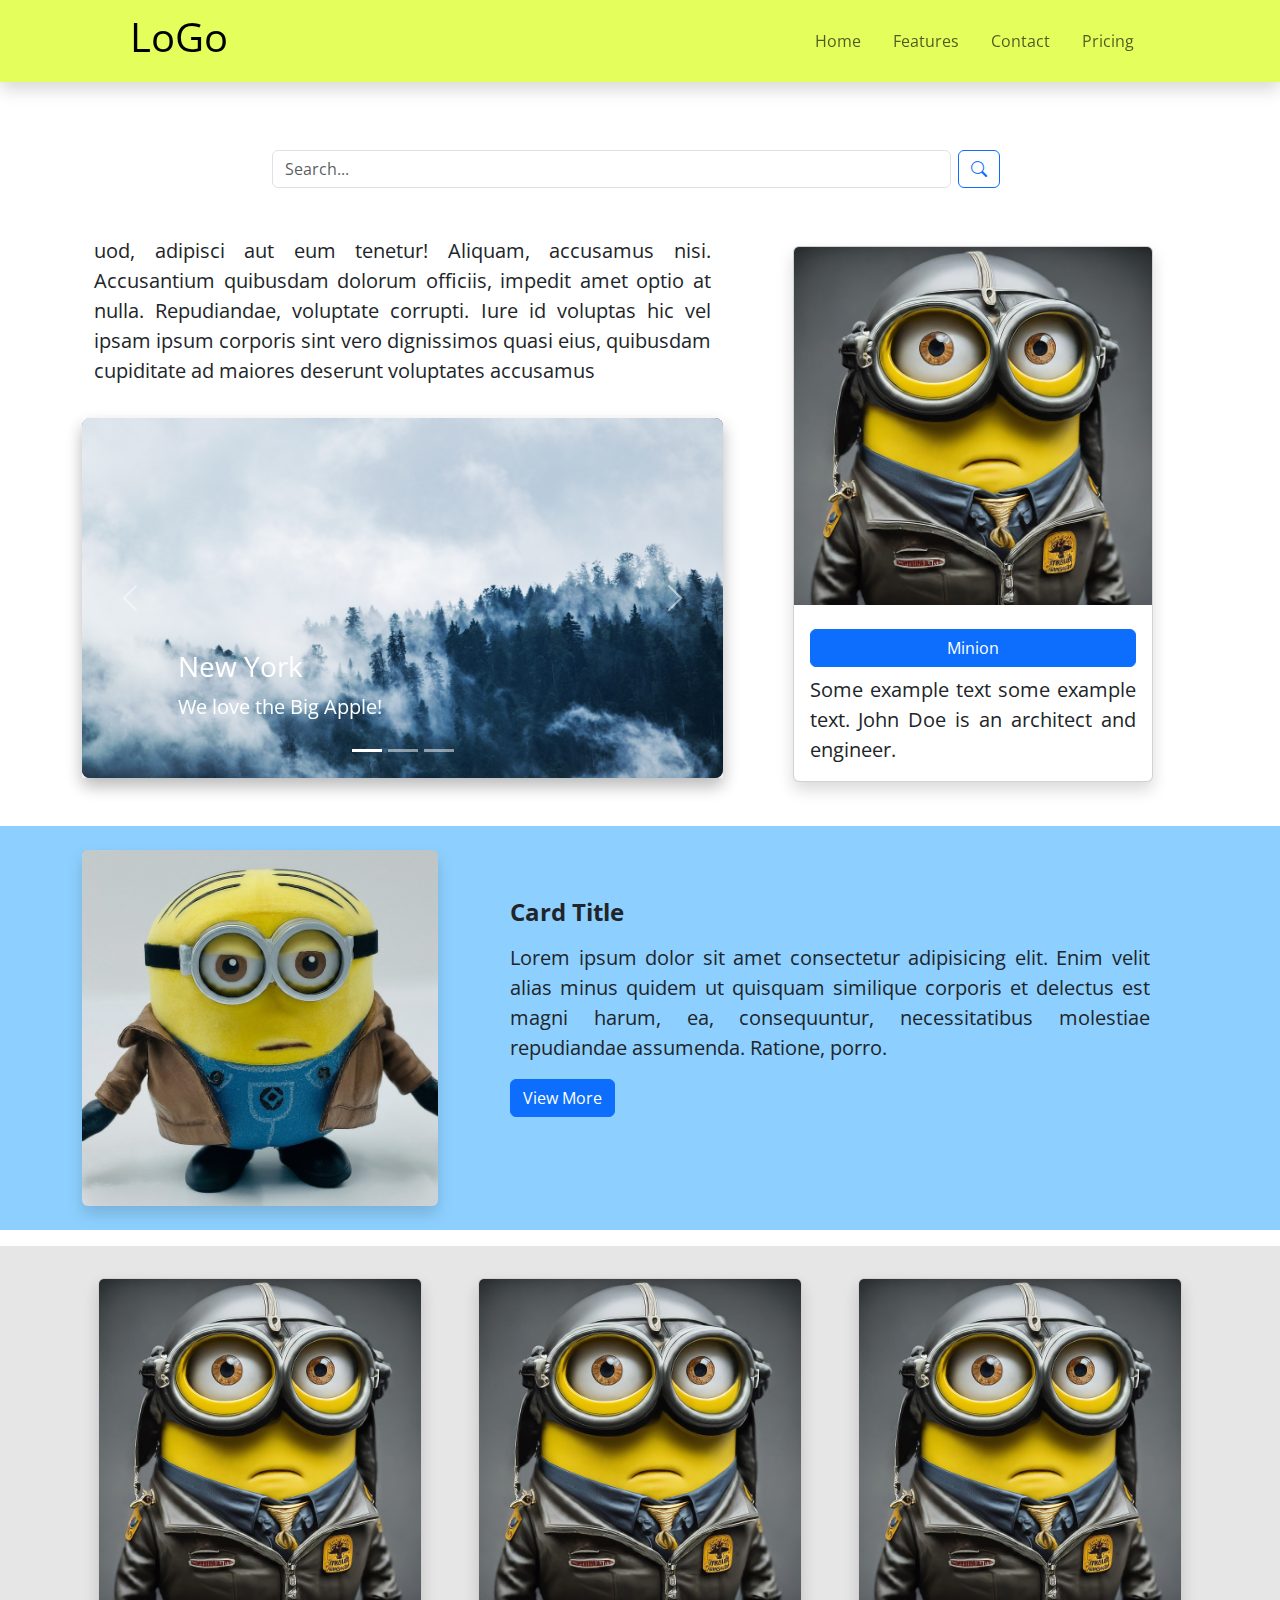
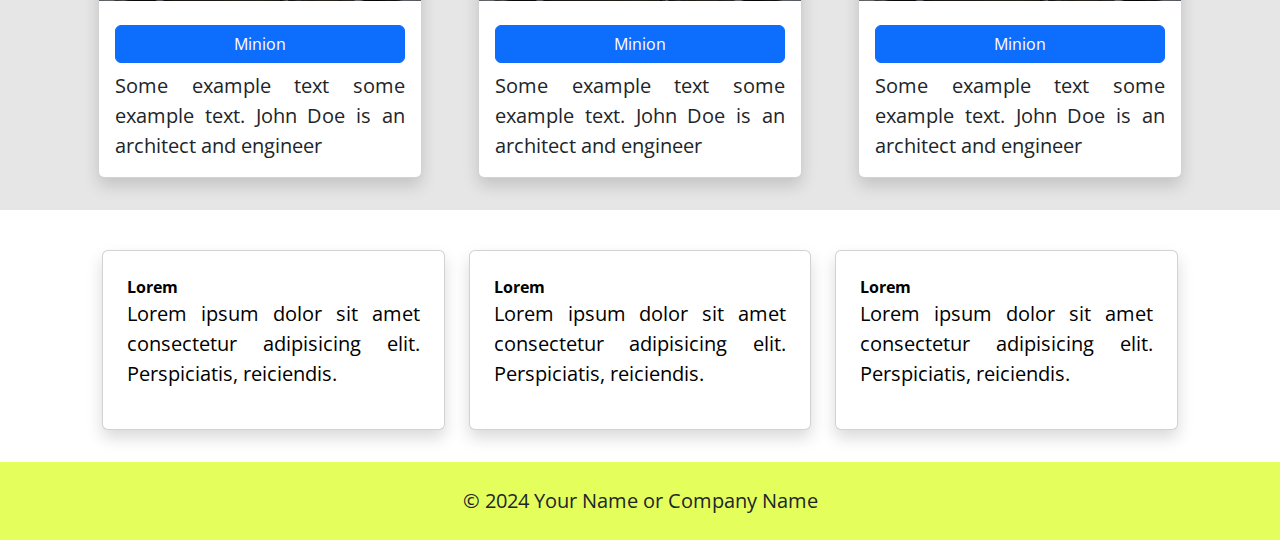
==== commit 4b814415: "Update index.html" ====
--- a/index.html
+++ b/index.html
@@ -77,7 +77,7 @@
     <main>
 
         <!-- Introduction and Carousel -->
-        <div class="container my-4">
+        <div class="container my-3">
             <div class="row">
                 <div class="col-md-7">
                     <!-- Intro Text -->
@@ -92,7 +92,7 @@
                     <!-- Intro Text End -->
 
                     <!-- Carousel -->
-                    <div class="py-5 my-4">
+                    <div class="py-3 my-3">
                         <div id="demo" class="carousel slide shadow" data-bs-ride="carousel">
                             <!-- Indicators/Dots -->
                             <div class="carousel-indicators">
@@ -157,7 +157,7 @@
         <!-- Introduction and Carousel End -->
 
         <!-- Highlighted Section -->
-        <section style="background-color: rgb(141, 208, 255);" class="py-5 my-5">
+        <section style="background-color: rgb(141, 208, 255);" class="py-4 my-3">
             <div class="container">
                 <div class="row">
                     <div class="col-md-4">
@@ -175,8 +175,8 @@
         </section>
         <!-- Highlighted Section End -->
 
-        <!-- Multiple Cards Section -->
-        <section style="background-color: rgb(231, 230, 230);" class="py-5 my-5">
+        <!-- Cards Section -->
+        <section style="background-color: rgb(231, 230, 230);" class="py-3 my-3">
             <div class="container d-flex justify-content-center">
                 <div class="row">
                     <div class="col-md-4 mx-auto mx-md-0">
@@ -185,9 +185,9 @@
                                 <img class="card-img-top img-fluid" src="assets/pics/6.jpeg" alt="Card image">
                                 <div class="card-body">
                                     <div class="d-grid py-2">
-                                        <a href="product.html" type="button" class="btn btn-primary btn-block">Minion</a>
-                                    </div>
-                                    <p class="card-text d-flex justify-content-center">Some example text some example text. John Doe is an architect and engineer.</p>
+                                        <a href="" type="button" class="btn btn-primary btn-block">Minion</a>
+                                    </div>
+                                    <p class="card-text d-flex justify-content-center">Some example text some example text. John Doe is an architect and engineer</p>
                                 </div>
                             </div>
                         </div>
@@ -198,9 +198,9 @@
                                 <img class="card-img-top img-fluid" src="assets/pics/6.jpeg" alt="Card image">
                                 <div class="card-body">
                                     <div class="d-grid py-2">
-                                        <a href="product.html" type="button" class="btn btn-primary btn-block">Minion</a>
-                                    </div>
-                                    <p class="card-text d-flex justify-content-center">Some example text some example text. John Doe is an architect and engineer.</p>
+                                        <a href="" type="button" class="btn btn-primary btn-block">Minion</a>
+                                    </div>
+                                    <p class="card-text d-flex justify-content-center">Some example text some example text. John Doe is an architect and engineer</p>
                                 </div>
                             </div>
                         </div>
@@ -211,9 +211,9 @@
                                 <img class="card-img-top img-fluid" src="assets/pics/6.jpeg" alt="Card image">
                                 <div class="card-body">
                                     <div class="d-grid py-2">
-                                        <a href="product.html" type="button" class="btn btn-primary btn-block">Minion</a>
-                                    </div>
-                                    <p class="card-text d-flex justify-content-center">Some example text some example text. John Doe is an architect and engineer.</p>
+                                        <a href="" type="button" class="btn btn-primary btn-block">Minion</a>
+                                    </div>
+                                    <p class="card-text d-flex justify-content-center">Some example text some example text. John Doe is an architect and engineer</p>
                                 </div>
                             </div>
                         </div>
@@ -221,16 +221,16 @@
                 </div>
             </div>
         </section>
-        <!-- Multiple Cards Section End -->
+        <!-- Cards Section End -->
 
     </main>
     <!-- Main Content End -->
 
     <!-- Footer -->
     <footer>
-        <section class="py-3">
+        <section class="">
             <div class="container">
-                <div class="row my-3 mx-2">
+                <div class="row my-2 mx-2">
                     <div class="col-md-4 my-sm-2">
                         <div class="card p-4 shadow rounded-2 my-3">
                             <strong class="bold custom-text-color">Lorem</strong>
--- a/style.css
+++ b/style.css
@@ -1,15 +1,6 @@
-
-/* https://getbootstrap.com/docs/5.3/components/collapse/#example
-<input type="color" class="form-control form-control-color" value="#CCCCCC">
-data-bs-theme="dark" */
-
-
-/* custom-color 
-for nav and footer color */
-
+/* General Styles */
 body {
   font-family: 'Open Sans', sans-serif;
-  /* Fallback font for non-supporting browsers */
 }
 
 p {
@@ -17,52 +8,53 @@
   font-weight: 350;
 }
 
-h1,
-h2,
-h3,
-h4,
-h5,
-h6,
-p {
+h1, h2, h3, h4, h5, h6, p {
   font-weight: 400;
-  text-align:justify ;
+  text-align: justify;
 }
 
-.round{
-  border-radius: 50%;
-}
-
-/* font size  */
-
-.bold{
+.bold {
   font-weight: bolder;
 }
 
-/* colors  */
+/* Custom Colors */
+.custom-color {
+  background-color: #e4ff5c;
+}
 
-.custom-color {
-  background-color: #e4ff5c; /* Change this to your desired color */
+.custom-text-color {
+  color: #000;
 }
-/* ratio 1.26 */
+
+/* Card Custom Styles */
+.card-custom {
+  width: 100%;
+  max-width: 360px;
+  height: auto;
+  margin: 10px auto;
+}
+
+.card-custom img {
+  width: 100%;
+  height: auto;
+}
+
+/* Instax Card Custom Styles */
 .card-instax {
   width: 100%;
-  max-width: 500px;
-  /* Default card width for desktop */
-  height: 630px;
-  margin-bottom: auto;
+  max-width: 400px;
+  height: auto;
+  margin: 0 auto;
 }
 
-/* ratio 1.15 */
 .card-instax img {
   width: 100%;
-  max-width: 450px;
-  /* Default card width for desktop */
-  height: 530px;
+  height: auto;
   margin: 0 auto;
-  padding-top: 30px;
-  padding-bottom: 30px;
+  padding: 30px 0;
 }
-/* carousel customization */
+
+/* Carousel Customization */
 .carousel-item img {
   width: 100%;
   height: 100%;
@@ -87,55 +79,48 @@
   justify-content: center;
 }
 
-/* custom card settings  */
-
-.card-custom {
-  width: 100%;
-  max-width: 360px;
-  /* Default card width for desktop */
-  height: 390px;
-  margin: 10px auto;
+/* Media Queries */
+@media (max-width: 1024px) {
+  .card-custom {
+    max-width: 320px;
+  }
 }
 
-.card-custom img {
-  width: 100%;
-  height: auto;
+@media (max-width: 768px) {
+  .card-custom {
+    max-width: 100%;
+    height: auto;
+  }
+
+  .card-instax {
+    max-width: 320px;
+  }
+
+  .card-instax img {
+    padding: 20px 0;
+  }
 }
 
-
-
-/* media query  */
-
-/* ---------------------------------- */
-@media (max-width: 768px) {
-
-  /* Media query for phone view */
+@media (max-width: 576px) {
   .card-custom {
-    max-width: 520px;
-    /* Increased card width for mobile */
-    height: 360px;
-    /* Increased card height for mobile */
+    max-width: 100%;
+    height: auto;
   }
 
-/* ratio 1.375 */
-.card-instax {
-  width: 100%;
-  max-width: 500px;
-  height: 550px;
-  margin-bottom: auto;
+  .card-instax {
+    max-width: 280px;
+  }
+
+  .card-instax img {
+    padding: 20px 0;
+  }
 }
 
-/* ratio 1.125 */
-.card-instax img {
-  width: 350px;
-  max-width: 450px;
-  height: 400px;
-  margin: 0 auto;
-  padding-top: 20px;
-  padding-bottom: 0px;
+/* Custom Navbar and Footer */
+.navbar.custom-color {
+  background-color: #e4ff5c;
 }
 
+footer.custom-color {
+  background-color: #e4ff5c;
 }
-/* ------------------------------------- */
-
-
